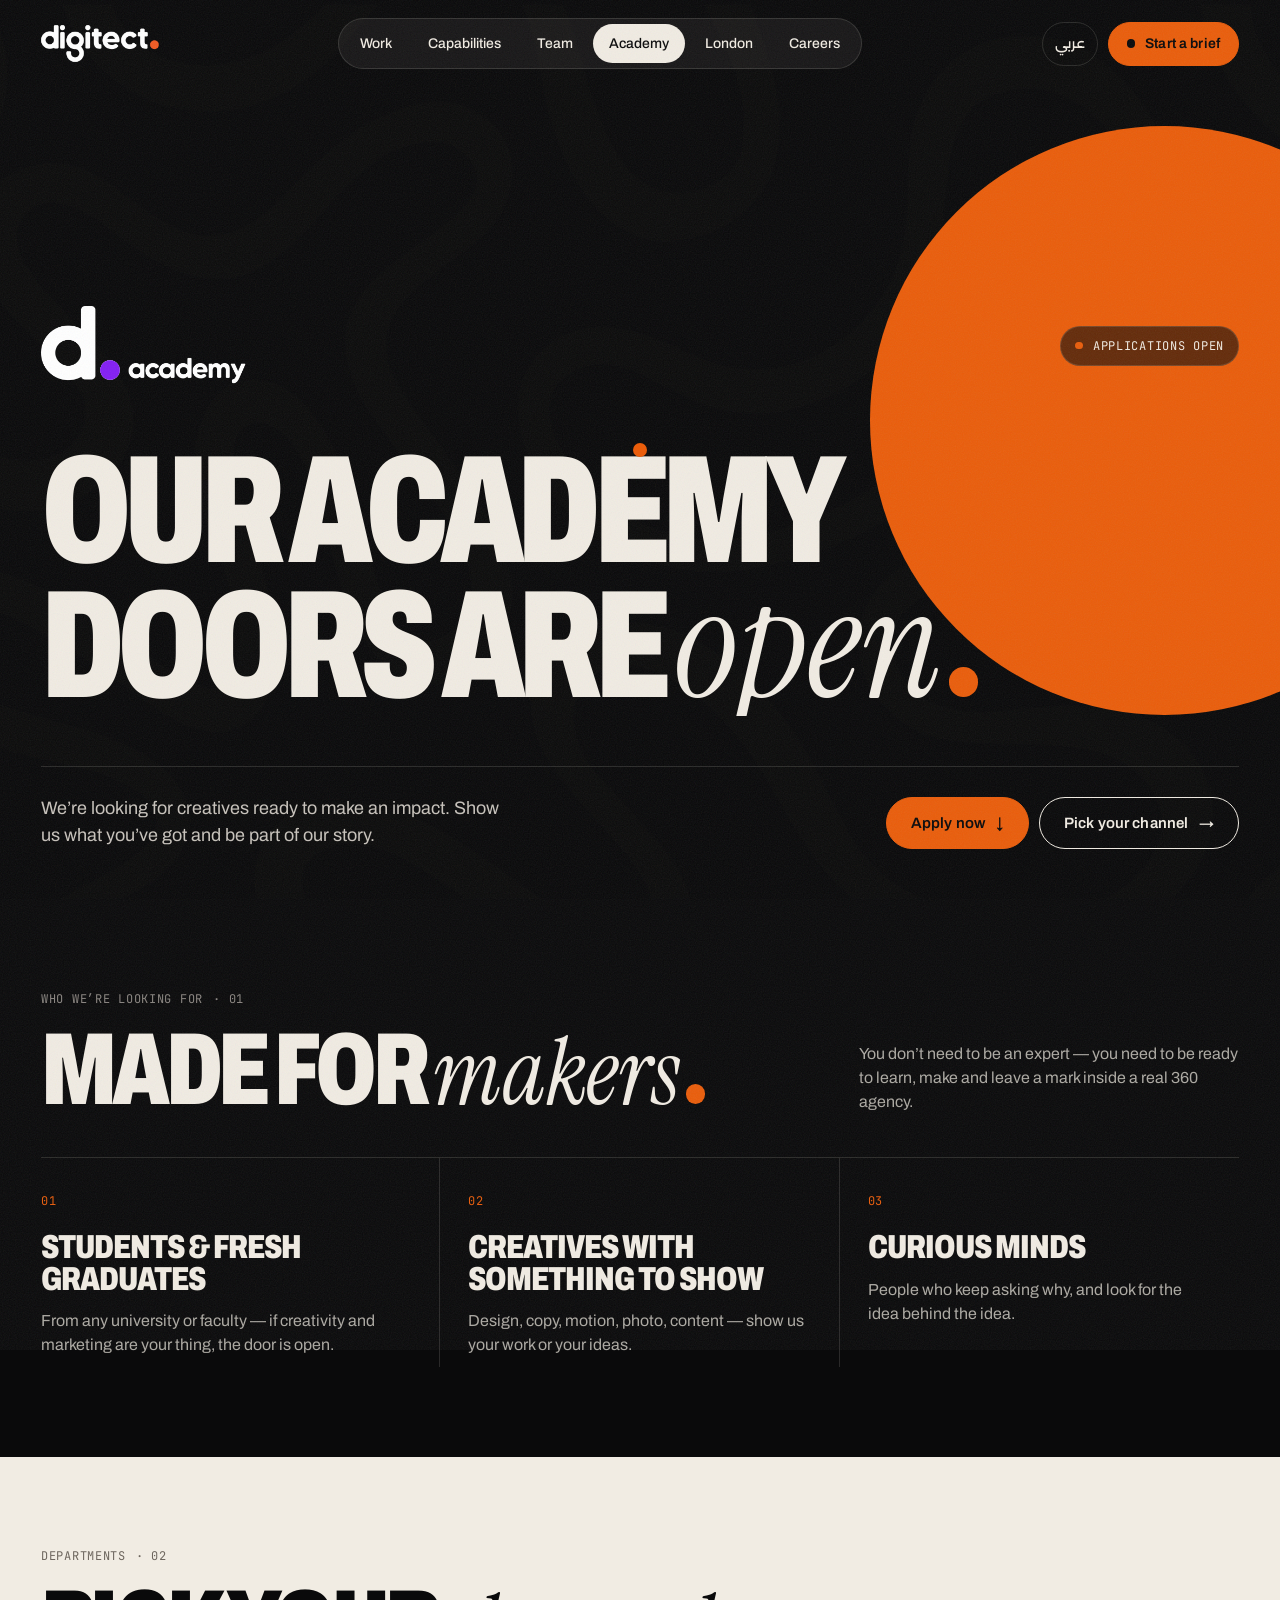
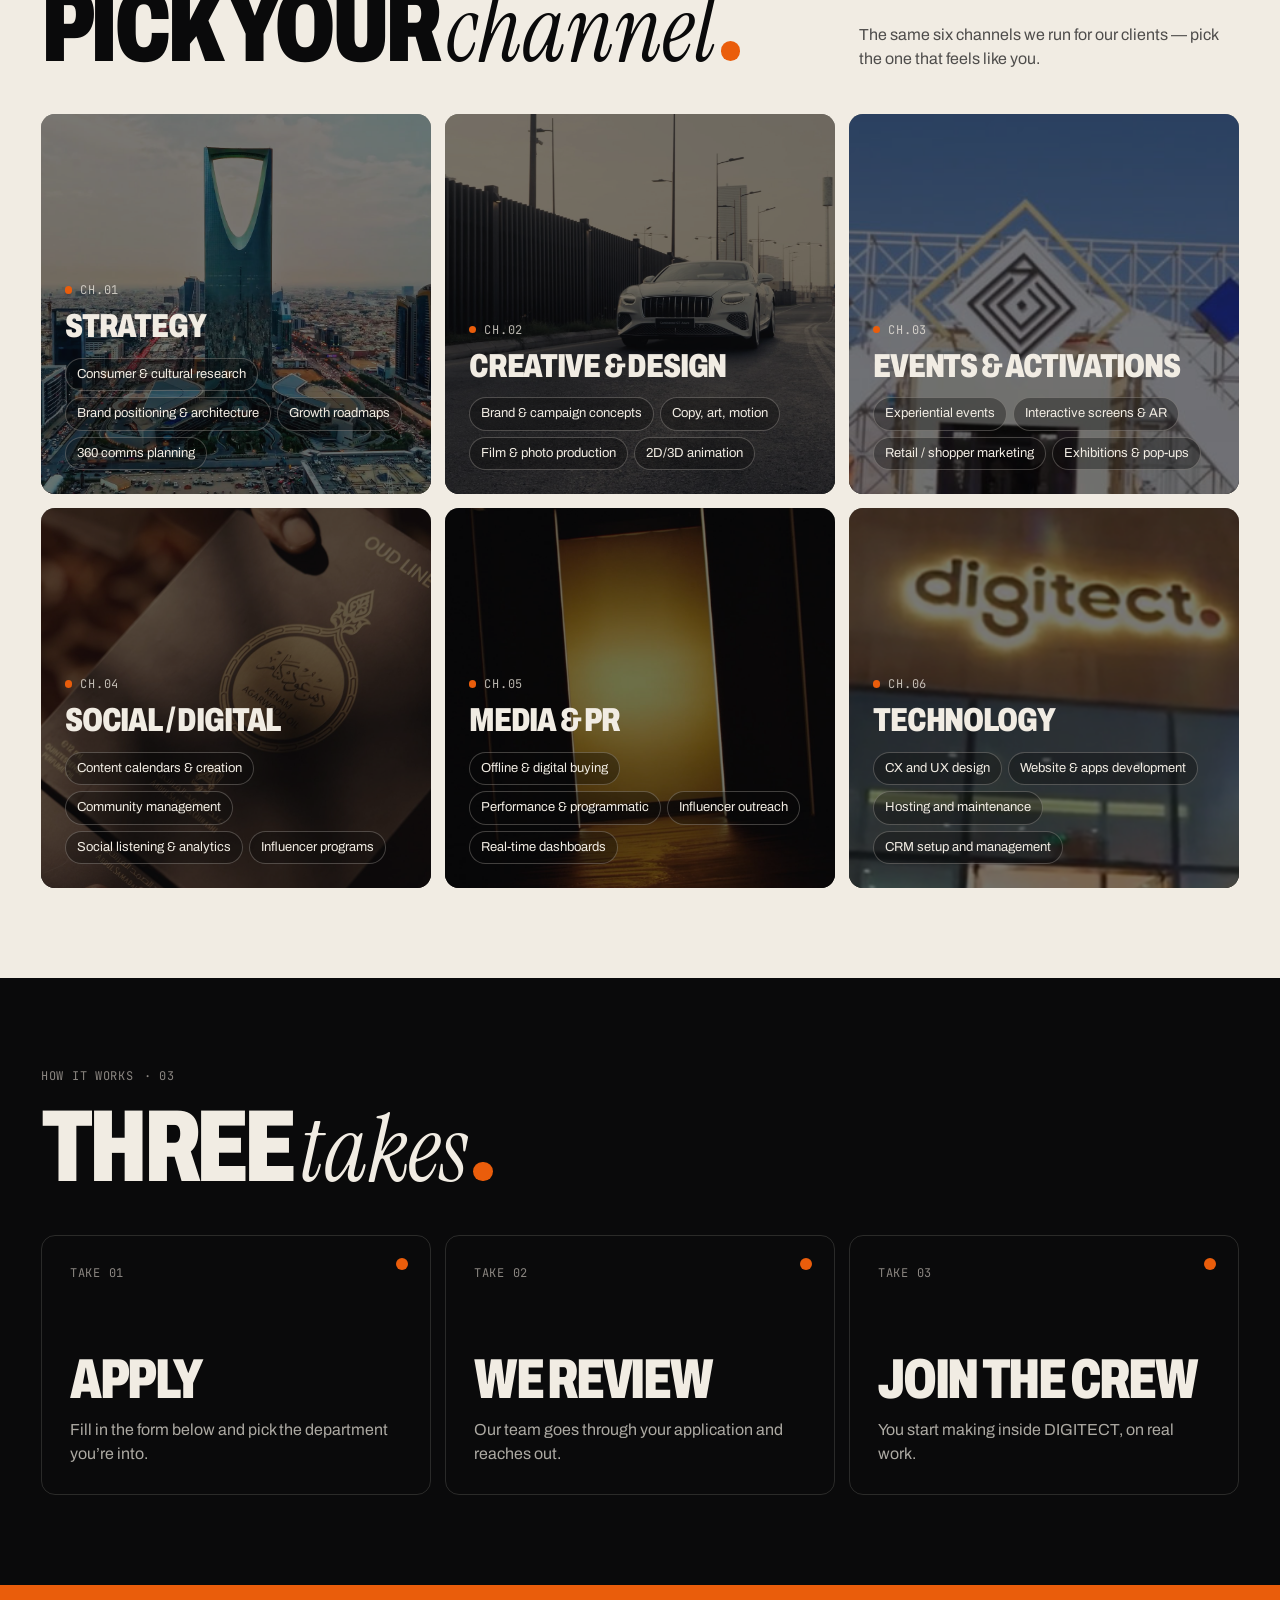
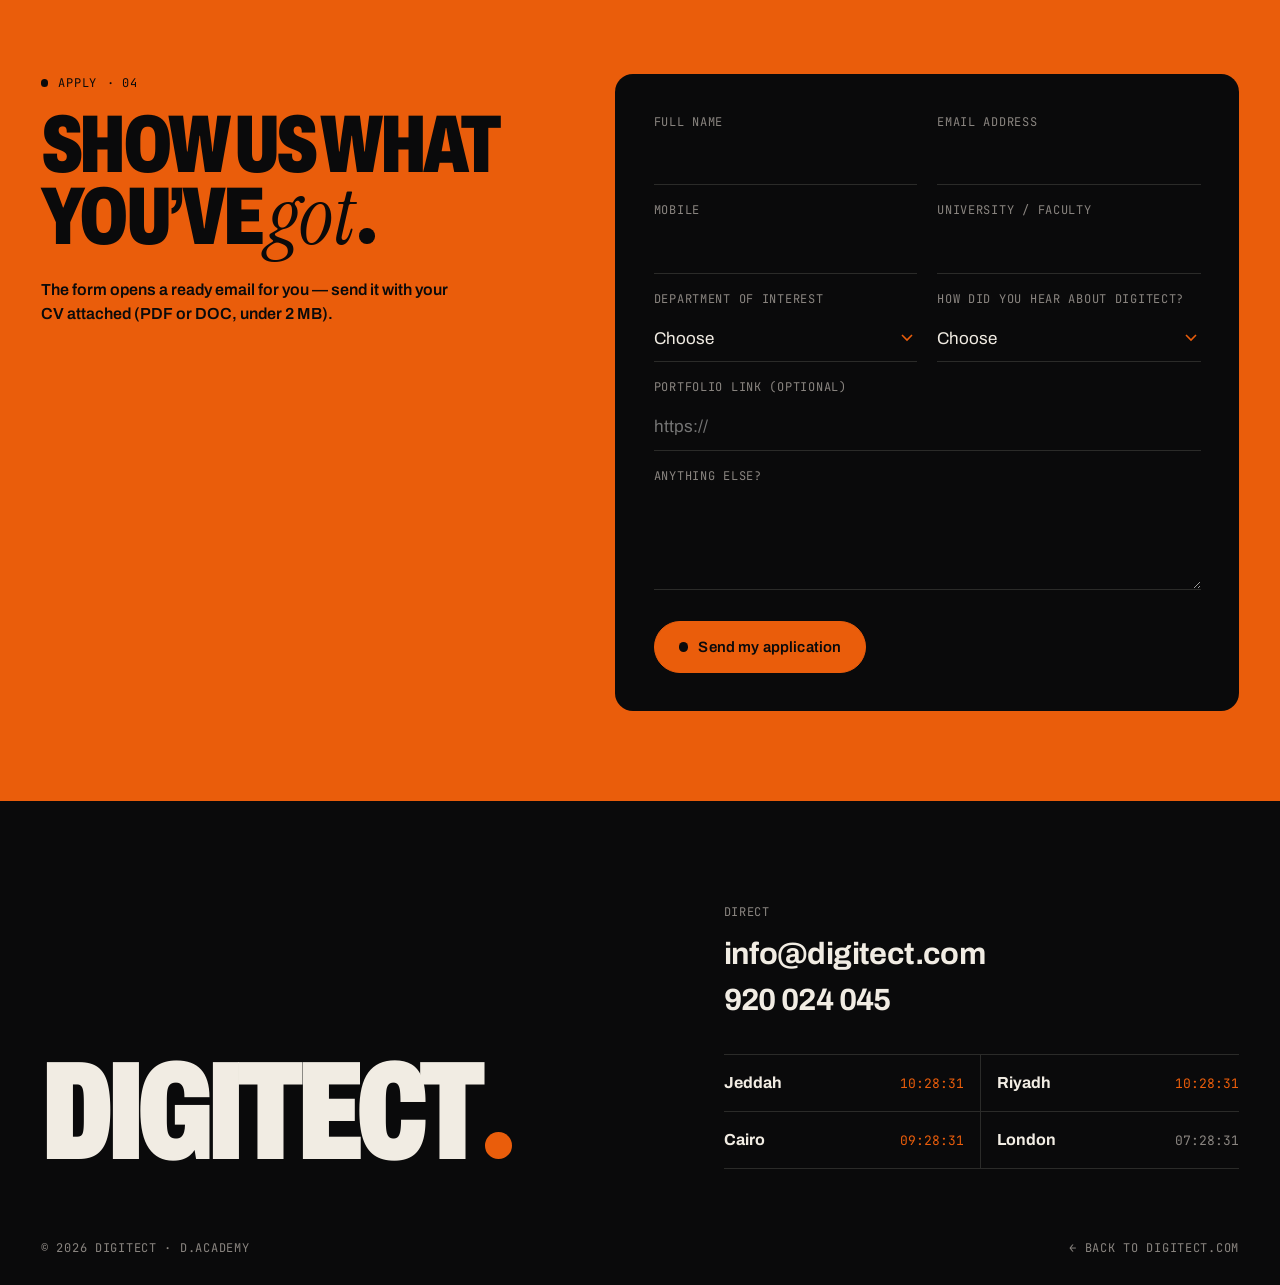
==== academy.html @ 282d5d7a "DIGITECT redesign: ON AIR concept homepage + d.academy page Bilingual EN/AR static site built from d" ====
<!doctype html>
<html lang="en" dir="ltr">
<head>
<meta charset="utf-8">
<meta name="viewport" content="width=device-width,initial-scale=1,viewport-fit=cover">
<title>d.academy — DIGITECT</title>
<meta name="description" content="d.academy by DIGITECT — our academy doors are open. We’re looking for creatives ready to make an impact. Apply now.">
<meta name="theme-color" content="#0A0A0B">
<link rel="icon" type="image/svg+xml" href="assets/favicon.svg">
<link rel="apple-touch-icon" href="assets/favicon.svg">
<link rel="preconnect" href="https://fonts.googleapis.com">
<link rel="preconnect" href="https://fonts.gstatic.com" crossorigin>
<link href="https://fonts.googleapis.com/css2?family=Archivo:wdth,wght@62..125,300..900&family=Instrument+Serif:ital@0;1&family=JetBrains+Mono:wght@400;500;600&family=Alexandria:wght@300..900&family=IBM+Plex+Sans+Arabic:wght@300;400;500;600&display=swap" rel="stylesheet">
<link rel="stylesheet" href="css/style.css?v=10">
<link rel="stylesheet" href="css/v6.css?v=10">
<link rel="stylesheet" href="css/academy.css?v=10">
<style>
  html[lang="ar"] [data-l="en"],html[lang="en"] [data-l="ar"]{display:none!important}
</style>
</head>
<body class="is-academy">

<div class="grain" aria-hidden="true"></div>
<div class="cursor" id="cursor" aria-hidden="true"><span id="cursorLabel">Apply</span></div>

<!-- HEADER -->
<header class="hdr" id="hdr">
  <a class="hdr__logo" href="index.html" aria-label="DIGITECT home"><img class="logo" src="assets/logo-light.svg" alt="digitect." width="407" height="128"></a>
  <nav class="hdr__nav" aria-label="Main">
    <a href="index.html#work" data-ar="الأعمال">Work</a>
    <a href="index.html#channels" data-ar="خدماتنا">Capabilities</a>
    <a href="index.html#team" data-ar="الفريق">Team</a>
    <a href="academy.html" class="is-on" aria-current="page" data-ar="الأكاديمية">Academy</a>
    <a href="index.html#london" data-ar="لندن">London</a>
    <a href="index.html#careers" data-ar="الوظائف">Careers</a>
  </nav>
  <div class="hdr__end">
    <button class="hdr__lang" id="langBtn" type="button" aria-label="Switch language">عربي</button>
    <a class="btn btn--dot hdr__cta" href="index.html#contact" data-brief><span class="rec" style="background:var(--ink)"></span><span data-ar="ابدأ مشروعك">Start a brief</span></a>
    <button class="hdr__burger" id="burger" type="button" aria-label="Menu"><i></i><i></i></button>
  </div>
</header>

<div class="menu" id="menu">
  <nav aria-label="Mobile">
    <a href="index.html#work" data-ar="الأعمال">Work</a>
    <a href="index.html#channels" data-ar="خدماتنا">Capabilities</a>
    <a href="index.html#team" data-ar="الفريق">Team</a>
    <a href="academy.html" data-ar="الأكاديمية">Academy</a>
    <a href="#apply" data-ar="قدّم دلوقتي">Apply now</a>
    <a href="index.html#contact" data-ar="ابدأ مشروعك">Start a brief</a>
  </nav>
  <div class="menu__foot mono"><a href="mailto:info@digitect.com">info@digitect.com</a><a href="tel:920024045">920 024 045</a></div>
</div>

<main id="top">

<!-- HERO -->
<section class="ah">
  <div class="ah__bg" aria-hidden="true"></div>
  <div class="ah__dot" aria-hidden="true"></div>
  <div class="ah__inner">
    <div class="ah__top">
      <img class="ah__logo" src="assets/academy-light.svg" alt="d.academy" width="1536" height="598">
      <span class="mono ah__live"><span class="rec"></span><span data-ar="التقديم مفتوح">Applications open</span></span>
    </div>
    <h1 class="ah__t" data-l="en">
      <span class="line"><span>Our academy</span></span>
      <span class="line"><span>doors are <span class="serif">open</span><i class="pt"></i></span></span>
    </h1>
    <h1 class="ah__t" data-l="ar">
      <span class="line"><span>أبواب أكاديميتنا</span></span>
      <span class="line"><span><span class="serif">مفتوحة</span><i class="pt"></i></span></span>
    </h1>
    <div class="ah__foot">
      <p data-ar="بندوّر على مبدعين جاهزين يسيبوا أثر. ورّينا اللي عندك وكون جزء من حكايتنا.">We’re looking for creatives ready to make an impact. Show us what you’ve got and be part of our story.</p>
      <div class="row">
        <a class="btn btn--dot" href="#apply" data-cursor="Apply"><span data-ar="قدّم دلوقتي">Apply now</span><span class="arr">↓</span></a>
        <a class="btn btn--ghost" href="#channels"><span data-ar="اختار قسمك">Pick your channel</span><span class="arr">→</span></a>
      </div>
    </div>
  </div>
</section>

<!-- WHO -->
<section class="aw">
  <div class="sh">
    <div>
      <div class="sh__k mono"><span data-ar="مين بندوّر عليه">Who we’re looking for</span> · 01</div>
      <h2 class="sh__t" data-l="en">Made for <span class="serif">makers</span><i class="pt"></i></h2>
      <h2 class="sh__t" data-l="ar">معمولة <span class="serif">للصنّاع</span><i class="pt"></i></h2>
    </div>
    <p class="sh__d" data-ar="مش محتاج تكون خبير — محتاج تكون جاهز تتعلّم وتشتغل وتسيب أثر جوه وكالة 360 حقيقية.">You don’t need to be an expert — you need to be ready to learn, make and leave a mark inside a real 360 agency.</p>
  </div>
  <div class="aw__grid">
    <article class="aw__card rv">
      <span class="aw__n mono">01</span>
      <h3 data-ar="طلاب وخريجين جُدد">Students &amp; fresh graduates</h3>
      <p data-ar="من أي جامعة أو كلية — لو عندك شغف بالإبداع والتسويق، الباب مفتوح.">From any university or faculty — if creativity and marketing are your thing, the door is open.</p>
    </article>
    <article class="aw__card rv">
      <span class="aw__n mono">02</span>
      <h3 data-ar="مبدعين عندهم حاجة يورّوها">Creatives with something to show</h3>
      <p data-ar="تصميم، كتابة، موشن، تصوير، محتوى — ورّينا شغلك أو أفكارك.">Design, copy, motion, photo, content — show us your work or your ideas.</p>
    </article>
    <article class="aw__card rv">
      <span class="aw__n mono">03</span>
      <h3 data-ar="عقول فضولية">Curious minds</h3>
      <p data-ar="ناس بتحب تسأل ليه، وبتدوّر على الفكرة اللي ورا الفكرة.">People who keep asking why, and look for the idea behind the idea.</p>
    </article>
  </div>
</section>

<!-- CHANNELS -->
<section class="ach" id="channels">
  <div class="sh">
    <div>
      <div class="sh__k mono"><span data-ar="الأقسام">Departments</span> · 02</div>
      <h2 class="sh__t" data-l="en">Pick your <span class="serif">channel</span><i class="pt"></i></h2>
      <h2 class="sh__t" data-l="ar">اختار <span class="serif">قناتك</span><i class="pt"></i></h2>
    </div>
    <p class="sh__d" data-ar="نفس القنوات الست اللي بنشتغل بيها مع عملائنا — اختار اللي يشبهك.">The same six channels we run for our clients — pick the one that feels like you.</p>
  </div>
  <div class="ach__grid" id="acChannels"></div>
</section>

<!-- STEPS -->
<section class="as">
  <div class="sh">
    <div>
      <div class="sh__k mono"><span data-ar="إزاي">How it works</span> · 03</div>
      <h2 class="sh__t" data-l="en">Three <span class="serif">takes</span><i class="pt"></i></h2>
      <h2 class="sh__t" data-l="ar">تلات <span class="serif">لقطات</span><i class="pt"></i></h2>
    </div>
  </div>
  <ol class="as__steps">
    <li class="rv"><span class="as__take mono">TAKE 01</span><h3 data-ar="قدّم">Apply</h3><p data-ar="املا الفورم تحت واختار القسم اللي يهمك.">Fill in the form below and pick the department you’re into.</p></li>
    <li class="rv"><span class="as__take mono">TAKE 02</span><h3 data-ar="بنراجع">We review</h3><p data-ar="فريقنا بيشوف طلبك ويتواصل معاك.">Our team goes through your application and reaches out.</p></li>
    <li class="rv"><span class="as__take mono">TAKE 03</span><h3 data-ar="انضم للطاقم">Join the crew</h3><p data-ar="تبدأ تشتغل جوه DIGITECT على شغل حقيقي.">You start making inside DIGITECT, on real work.</p></li>
  </ol>
</section>

<!-- APPLY -->
<section class="ap" id="apply">
  <div class="ap__grid">
    <div class="ap__intro">
      <div class="sh__k mono" style="color:var(--ink)"><span class="rec" style="background:var(--ink)"></span><span data-ar="التقديم">Apply</span> · 04</div>
      <h2 class="ap__t" data-l="en">Show us what you’ve <span class="serif">got</span><i class="pt" style="background:var(--ink)"></i></h2>
      <h2 class="ap__t" data-l="ar">ورّينا <span class="serif">اللي عندك</span><i class="pt" style="background:var(--ink)"></i></h2>
      <p data-ar="الفورم بيفتح إيميل جاهز ليك — ابعته ومعاه الـCV (PDF أو DOC، أقل من ٢ ميجا).">The form opens a ready email for you — send it with your CV attached (PDF or DOC, under 2 MB).</p>
    </div>
    <form class="acad-form" novalidate>
      <div class="brief__two">
        <label><span class="mono" data-ar="الاسم بالكامل">Full name</span><input name="name" autocomplete="name" required></label>
        <label><span class="mono" data-ar="الإيميل">Email address</span><input name="email" type="email" autocomplete="email" required></label>
      </div>
      <div class="brief__two">
        <label><span class="mono" data-ar="الموبايل">Mobile</span><input name="mobile" type="tel" autocomplete="tel" required></label>
        <label><span class="mono" data-ar="الجامعة / الكلية">University / Faculty</span><input name="university" required></label>
      </div>
      <div class="brief__two">
        <label><span class="mono" data-ar="القسم اللي يهمك">Department of interest</span>
          <select name="department" required id="acDept"><option value="" data-ar="اختار">Choose</option></select>
        </label>
        <label><span class="mono" data-ar="عرفت DIGITECT منين؟">How did you hear about Digitect?</span>
          <select name="source" required>
            <option value="" data-ar="اختار">Choose</option>
            <option value="Instagram">Instagram</option>
            <option value="LinkedIn">LinkedIn</option>
            <option value="University" data-ar="الجامعة">University</option>
            <option value="Friend" data-ar="صديق">A friend</option>
            <option value="Other" data-ar="غير كده">Other</option>
          </select>
        </label>
      </div>
      <label><span class="mono" data-ar="لينك البورتفوليو (اختياري)">Portfolio link (optional)</span><input name="portfolio" type="url" placeholder="https://" ></label>
      <label><span class="mono" data-ar="حاجة عايز تقولها؟">Anything else?</span><textarea name="note" rows="3"></textarea></label>
      <button class="btn btn--ink" type="submit" data-cursor="Apply"><span class="rec"></span><span data-ar="ابعت طلبي">Send my application</span></button>
    </form>
  </div>
</section>

<!-- FOOTER -->
<footer class="ft ft--mini" id="contact">
  <div class="ft__grid">
    <div>
      <a class="ft__big" href="index.html" data-l="en">digitect<i class="pt"></i></a>
      <a class="ft__big" href="index.html" data-l="ar">ديجيتكت<i class="pt"></i></a>
    </div>
    <div class="ft__info">
      <div>
        <span class="mono" style="color:var(--mute);display:block;margin-bottom:10px" data-ar="مباشر">Direct</span>
        <a class="big" href="mailto:info@digitect.com">info@digitect.com</a>
        <a class="big" href="tel:920024045">920 024 045</a>
      </div>
      <div class="cities" id="cities"></div>
    </div>
  </div>
  <div class="ft__base mono">
    <span>© 2026 DIGITECT · d.academy</span>
    <a href="index.html" data-ar="← الرئيسية">← Back to digitect.com</a>
  </div>
</footer>

</main>

<template id="briefTpl">
  <form class="brief" novalidate>
    <div class="brief__two">
      <label><span class="mono" data-ar="الاسم">Name</span><input name="name" autocomplete="name" required></label>
      <label><span class="mono" data-ar="الشركة">Company</span><input name="company" autocomplete="organization"></label>
    </div>
    <div class="brief__two">
      <label><span class="mono" data-ar="الإيميل">Email</span><input name="email" type="email" autocomplete="email" required></label>
      <label><span class="mono" data-ar="الموبايل">Mobile</span><input name="phone" type="tel" autocomplete="tel"></label>
    </div>
    <div>
      <span class="mono" data-ar="محتاج إيه؟">What do you need?</span>
      <div class="chips need-chips"></div>
    </div>
    <label><span class="mono" data-ar="احكيلنا عن المشروع">Tell us about it</span><textarea name="msg" rows="3"></textarea></label>
    <button class="btn btn--dot" type="submit"><span class="rec" style="background:var(--ink)"></span><span data-ar="ابعت البريف">Send the brief</span></button>
  </form>
</template>

<div class="modal" id="briefModal" role="dialog" aria-modal="true" aria-labelledby="briefTitle">
  <div class="modal__box">
    <div class="modal__head">
      <div>
        <div class="sh__k mono"><span class="rec"></span><span data-ar="بريف جديد">New brief</span></div>
        <h2 class="modal__t" id="briefTitle" data-l="en">Let’s change <span class="serif">the</span> narrative<i class="pt"></i></h2>
        <h2 class="modal__t" data-l="ar">يلا نغيّر <span class="serif">الحكاية</span><i class="pt"></i></h2>
      </div>
      <button class="modal__x" type="button" data-close aria-label="Close">✕</button>
    </div>
    <div class="brief-slot"></div>
    <p class="modal__alt mono"><span data-ar="أو كلمنا مباشرة:">Or reach us directly:</span> <a href="mailto:info@digitect.com">info@digitect.com</a> · <a href="tel:920024045">920 024 045</a></p>
  </div>
</div>

<script src="js/main.js?v=10"></script>
</body>
</html>
---- css/style.css ----
/* DIGITECT — "ON AIR." direction
   The orange dot from the logo is a REC light. The site behaves like a live broadcast. */

:root{
  --ink:#0A0A0B;
  --ink-2:#141416;
  --ink-3:#1E1E21;
  --paper:#F1ECE3;
  --paper-2:#E6DFD3;
  --dot:#EA5D0B;
  --dot-hot:#FF6A14;
  --mute:#8A8580;
  --line:rgba(241,236,227,.14);
  --line-ink:rgba(10,10,11,.14);

  --f-display:"Archivo",system-ui,sans-serif;
  --f-serif:"Instrument Serif",Georgia,serif;
  --f-mono:"JetBrains Mono",ui-monospace,monospace;
  --f-ar:"Alexandria","IBM Plex Sans Arabic",system-ui,sans-serif;
  --f-ar-body:"IBM Plex Sans Arabic","Alexandria",system-ui,sans-serif;

  --gut:clamp(16px,3.2vw,48px);
  --ease:cubic-bezier(.2,.8,.1,1);
  --ease-io:cubic-bezier(.7,0,.2,1);
}

*,*::before,*::after{box-sizing:border-box;margin:0;padding:0}
html{-webkit-text-size-adjust:100%;scroll-behavior:smooth}
body{
  background:var(--ink);color:var(--paper);
  font-family:var(--f-display);font-variation-settings:"wdth" 100;
  font-size:16px;line-height:1.5;overflow-x:hidden;
  -webkit-font-smoothing:antialiased;
}
html[lang="ar"] body{font-family:var(--f-ar-body)}
img,video,iframe{display:block;max-width:100%}
a{color:inherit;text-decoration:none}
button{font:inherit;color:inherit;background:none;border:0;cursor:pointer}
::selection{background:var(--dot);color:var(--ink)}
.sr{position:absolute;width:1px;height:1px;overflow:hidden;clip:rect(0 0 0 0)}

/* ---------- utilities ---------- */
.mono{font-family:var(--f-mono);font-size:12px;letter-spacing:.06em;text-transform:uppercase}
html[lang="ar"] .mono{font-family:var(--f-ar-body);letter-spacing:0;font-size:13px}
.serif{font-family:var(--f-serif);font-style:italic;font-weight:400;letter-spacing:0;font-variation-settings:normal}
html[lang="ar"] .serif{font-family:var(--f-ar);font-style:normal;font-weight:300}
.rec{display:inline-block;width:.62em;height:.62em;border-radius:50%;background:var(--dot);vertical-align:.04em;box-shadow:0 0 0 0 rgba(234,93,11,.6);animation:rec 1.6s infinite}
@keyframes rec{0%{box-shadow:0 0 0 0 rgba(234,93,11,.55)}70%{box-shadow:0 0 0 .7em rgba(234,93,11,0)}100%{box-shadow:0 0 0 0 rgba(234,93,11,0)}}
.dot{color:var(--dot)}
.wrap{padding-inline:var(--gut)}

.btn{
  display:inline-flex;align-items:center;gap:.7em;height:52px;padding:0 24px;border-radius:99px;
  font-family:var(--f-display);font-weight:600;font-size:15px;letter-spacing:.01em;
  border:1px solid currentColor;transition:background .35s var(--ease),color .35s var(--ease),transform .35s var(--ease);
  white-space:nowrap;
}
html[lang="ar"] .btn{font-family:var(--f-ar);font-weight:500}
.btn:hover{transform:translateY(-2px)}
.btn--dot{background:var(--dot);border-color:var(--dot);color:var(--ink)}
.btn--dot:hover{background:var(--paper);border-color:var(--paper)}
.btn--ghost:hover{background:var(--paper);color:var(--ink);border-color:var(--paper)}
.btn--ink{background:var(--ink);border-color:var(--ink);color:var(--paper)}
.btn--ink:hover{background:var(--paper);color:var(--ink);border-color:var(--paper)}
.btn .arr{transition:transform .35s var(--ease)}
.btn:hover .arr{transform:translateX(4px)}
html[dir="rtl"] .arr{transform:scaleX(-1)}
html[dir="rtl"] .btn:hover .arr{transform:scaleX(-1) translateX(4px)}

/* ---------- grain + scanlines ---------- */
.grain{position:fixed;inset:-50%;z-index:90;pointer-events:none;opacity:.08;
  background-image:url("data:image/svg+xml,%3Csvg xmlns='http://www.w3.org/2000/svg' width='200' height='200'%3E%3Cfilter id='n'%3E%3CfeTurbulence type='fractalNoise' baseFrequency='.85' numOctaves='3' stitchTiles='stitch'/%3E%3C/filter%3E%3Crect width='100%25' height='100%25' filter='url(%23n)'/%3E%3C/svg%3E");
  animation:grain 1s steps(6) infinite}
@keyframes grain{0%{transform:translate(0,0)}20%{transform:translate(-3%,2%)}40%{transform:translate(2%,-3%)}60%{transform:translate(-2%,-1%)}80%{transform:translate(3%,3%)}100%{transform:translate(0,0)}}

/* ---------- cursor ---------- */
.cursor{position:fixed;left:0;top:0;z-index:120;pointer-events:none;width:14px;height:14px;margin:-7px 0 0 -7px;border-radius:50%;
  background:var(--dot);display:grid;place-items:center;transition:width .35s var(--ease),height .35s var(--ease),margin .35s var(--ease),background .3s;mix-blend-mode:normal}
.cursor span{font-family:var(--f-mono);font-size:11px;font-weight:600;letter-spacing:.08em;color:var(--ink);opacity:0;transition:opacity .2s;text-transform:uppercase;white-space:nowrap}
.cursor.is-big{width:88px;height:88px;margin:-44px 0 0 -44px}
.cursor.is-big span{opacity:1}
.cursor.on-dot{background:var(--ink)}
.cursor.on-dot span{color:var(--paper)}
@media (hover:none),(pointer:coarse){.cursor{display:none}}
@media (hover:hover) and (pointer:fine){body.has-cursor,body.has-cursor a,body.has-cursor button{cursor:none}}

/* ---------- loader ---------- */
.loader{position:fixed;inset:0;z-index:200;background:var(--ink);display:grid;place-items:center;transition:opacity .5s .2s}
.loader__tc{font-family:var(--f-mono);font-size:13px;letter-spacing:.1em;display:flex;gap:14px;align-items:center}
.loader__fill{position:absolute;left:50%;top:50%;width:16px;height:16px;margin:-8px;border-radius:50%;background:var(--dot);transform:scale(0);transition:transform .9s var(--ease-io)}
.loader.go .loader__fill{transform:scale(260)}
.loader.done{opacity:0;pointer-events:none}
.loader__logo{position:absolute;bottom:var(--gut);left:var(--gut);height:22px;opacity:.5}

/* ---------- header ---------- */
.hdr{position:fixed;top:0;left:0;right:0;z-index:80;display:flex;align-items:center;justify-content:space-between;gap:20px;
  padding:18px var(--gut);transition:transform .5s var(--ease),background .4s}
.hdr.is-hidden{transform:translateY(-110%)}
.hdr.is-solid{background:rgba(10,10,11,.72);backdrop-filter:blur(14px);-webkit-backdrop-filter:blur(14px)}
.hdr__logo img{height:30px;width:auto}
.hdr__nav{display:flex;gap:4px;padding:5px;border-radius:99px;background:rgba(241,236,227,.06);border:1px solid var(--line)}
.hdr__nav a{padding:9px 16px;border-radius:99px;font-size:14px;font-weight:500;transition:background .3s,color .3s}
html[lang="ar"] .hdr__nav a{font-family:var(--f-ar);font-weight:400}
.hdr__nav a:hover{background:var(--paper);color:var(--ink)}
.hdr__end{display:flex;align-items:center;gap:10px}
.hdr__lang{height:44px;min-width:44px;padding:0 12px;border-radius:99px;border:1px solid var(--line);font-family:var(--f-ar);font-size:14px;transition:background .3s,color .3s}
html[lang="ar"] .hdr__lang{font-family:var(--f-display)}
.hdr__lang:hover{background:var(--paper);color:var(--ink)}
.hdr__cta{height:44px;padding:0 18px;font-size:14px}
.hdr__burger{display:none;width:44px;height:44px;border-radius:50%;border:1px solid var(--line);position:relative}
.hdr__burger i{position:absolute;left:13px;right:13px;height:1.5px;background:currentColor;transition:transform .4s var(--ease),top .4s var(--ease)}
.hdr__burger i:first-child{top:18px}.hdr__burger i:last-child{top:25px}
body.menu-open .hdr__burger i:first-child{top:21.5px;transform:rotate(45deg)}
body.menu-open .hdr__burger i:last-child{top:21.5px;transform:rotate(-45deg)}

.menu{position:fixed;inset:0;z-index:70;background:var(--dot);color:var(--ink);padding:110px var(--gut) var(--gut);display:flex;flex-direction:column;justify-content:space-between;
  clip-path:circle(0 at calc(100% - 44px) 40px);transition:clip-path .8s var(--ease-io)}
html[dir="rtl"] .menu{clip-path:circle(0 at 44px 40px)}
body.menu-open .menu{clip-path:circle(150% at calc(100% - 44px) 40px)}
html[dir="rtl"] body.menu-open .menu{clip-path:circle(150% at 44px 40px)}
.menu nav{display:flex;flex-direction:column}
.menu nav a{font-size:clamp(44px,12vw,96px);font-weight:800;line-height:1;letter-spacing:-.03em;font-variation-settings:"wdth" 75;padding:6px 0;border-bottom:1px solid var(--line-ink)}
html[lang="ar"] .menu nav a{font-family:var(--f-ar);letter-spacing:0;line-height:1.3}
.menu__foot{display:flex;justify-content:space-between;flex-wrap:wrap;gap:12px}

/* ---------- hero ---------- */
.hero{position:relative;height:100svh;min-height:640px;overflow:hidden;background:var(--ink)}
.hero__media{position:absolute;inset:0;overflow:hidden}
.hero__media img,.hero__media iframe{position:absolute;left:50%;top:50%;width:177.78vh;min-width:100%;height:56.25vw;min-height:100%;transform:translate(-50%,-50%);border:0;object-fit:cover}
.hero__media iframe{opacity:0;transition:opacity 1.2s}
.hero__media iframe.is-on{opacity:1}
.hero__shade{position:absolute;inset:0;background:
  linear-gradient(180deg,rgba(10,10,11,.55) 0%,rgba(10,10,11,0) 28%,rgba(10,10,11,0) 45%,rgba(10,10,11,.9) 100%),
  radial-gradient(ellipse at 50% 50%,transparent 40%,rgba(10,10,11,.45) 100%)}
.hero__scan{position:absolute;inset:0;pointer-events:none;opacity:.25;background:repeating-linear-gradient(0deg,rgba(0,0,0,.35) 0 1px,transparent 1px 3px)}
.hero__frame{position:absolute;inset:88px var(--gut) var(--gut);pointer-events:none}
.hero__frame i{position:absolute;width:22px;height:22px;border-color:rgba(241,236,227,.6);border-style:solid;border-width:0}
.hero__frame i:nth-child(1){top:0;left:0;border-top-width:1.5px;border-left-width:1.5px}
.hero__frame i:nth-child(2){top:0;right:0;border-top-width:1.5px;border-right-width:1.5px}
.hero__frame i:nth-child(3){bottom:0;left:0;border-bottom-width:1.5px;border-left-width:1.5px}
.hero__frame i:nth-child(4){bottom:0;right:0;border-bottom-width:1.5px;border-right-width:1.5px}
.hero__hud{position:absolute;top:108px;left:calc(var(--gut) + 34px);right:calc(var(--gut) + 34px);display:flex;justify-content:space-between;gap:12px}
.hero__hud .mono{display:flex;align-items:center;gap:10px}
.hero__body{position:absolute;left:calc(var(--gut) + 34px);right:calc(var(--gut) + 34px);bottom:calc(var(--gut) + 30px);display:grid;grid-template-columns:1fr auto;align-items:end;gap:32px}
.hero__title{font-weight:850;font-size:clamp(64px,13.6vw,232px);line-height:.82;letter-spacing:-.045em;text-transform:uppercase;font-variation-settings:"wdth" 70}
.hero__title .line{display:block;overflow:hidden;padding-bottom:.04em}
.hero__title .line>span{display:inline-block;transform:translateY(105%);transition:transform 1.1s var(--ease)}
.is-live .hero__title .line>span{transform:none}
.is-live .hero__title .line:nth-child(2)>span{transition-delay:.09s}
.hero__title .serif{text-transform:none;font-size:.86em;letter-spacing:-.02em;color:var(--paper);margin-inline-end:.08em}
html[lang="ar"] .hero__title{font-family:var(--f-ar);font-weight:800;letter-spacing:0;line-height:1.08;font-size:clamp(56px,11vw,180px);text-transform:none}
html[lang="ar"] .hero__title .serif{font-size:1em}
.hero__side{max-width:330px;display:flex;flex-direction:column;gap:22px;padding-bottom:10px}
.hero__side p{font-size:16px;line-height:1.5;color:rgba(241,236,227,.82)}
html[lang="ar"] .hero__side p{font-size:17px;line-height:1.8}
.hero__side .row{display:flex;gap:10px;flex-wrap:wrap}
.hero__tc{position:absolute;bottom:calc(var(--gut) + 8px);left:50%;transform:translateX(-50%)}

/* ---------- ticker ---------- */
.ticker{background:var(--dot);color:var(--ink);overflow:hidden;white-space:nowrap;border-block:1px solid var(--ink)}
.ticker__track{display:inline-flex;animation:tick 38s linear infinite;padding:14px 0}
.ticker__track span{font-weight:800;font-size:clamp(18px,2vw,26px);letter-spacing:-.01em;text-transform:uppercase;font-variation-settings:"wdth" 80;padding:0 24px;display:inline-flex;align-items:center;gap:24px}
html[lang="ar"] .ticker__track span{font-family:var(--f-ar);text-transform:none;letter-spacing:0}
.ticker__track span::after{content:"";width:10px;height:10px;border-radius:50%;background:var(--ink)}
@keyframes tick{to{transform:translateX(-50%)}}
html[dir="rtl"] .ticker__track{animation-name:tick-rtl}
@keyframes tick-rtl{to{transform:translateX(50%)}}

/* ---------- manifesto (orange flood) ---------- */
.mani{background:var(--dot);color:var(--ink);padding:clamp(90px,14vw,200px) var(--gut) clamp(80px,10vw,140px);position:relative;overflow:hidden}
.mani__label{display:flex;justify-content:space-between;margin-bottom:clamp(40px,6vw,80px)}
.mani__text{font-weight:800;font-size:clamp(38px,6.6vw,112px);line-height:.98;letter-spacing:-.035em;font-variation-settings:"wdth" 82;max-width:16.5em}
html[lang="ar"] .mani__text{font-family:var(--f-ar);letter-spacing:0;line-height:1.35;font-weight:700;font-size:clamp(32px,5.4vw,88px)}
.mani__text .serif{font-weight:400}
.pill{display:inline-block;vertical-align:middle;width:1.9em;height:.82em;border-radius:99px;overflow:hidden;margin:0 .08em;transform:translateY(-.06em) scale(.4);opacity:0;transition:transform .9s var(--ease),opacity .6s,width .5s var(--ease);background:var(--ink)}
.pill img{width:100%;height:100%;object-fit:cover}
.pill.in{transform:translateY(-.06em) scale(1);opacity:1}
.pill:hover{width:2.6em}
.mani__word{display:inline;opacity:.18;transition:opacity .5s}
.mani__word.lit{opacity:1}
.mani__foot{margin-top:clamp(50px,7vw,90px);display:grid;grid-template-columns:repeat(4,1fr);gap:0;border-top:1.5px solid var(--ink)}
.stat{padding:22px 20px 0 0}
.stat+.stat{border-inline-start:1.5px solid var(--ink);padding-inline-start:20px}
.stat b{display:block;font-size:clamp(48px,6vw,92px);font-weight:850;line-height:.9;letter-spacing:-.04em;font-variation-settings:"wdth" 72}
.stat span{font-size:14px;font-weight:600}
html[lang="ar"] .stat span{font-family:var(--f-ar)}

/* ---------- section heads ---------- */
.sh{display:flex;align-items:flex-end;justify-content:space-between;gap:24px;flex-wrap:wrap;margin-bottom:clamp(36px,5vw,64px)}
.sh__k{display:flex;align-items:center;gap:10px;margin-bottom:18px;color:var(--mute)}
.sh__t{font-weight:850;font-size:clamp(48px,8vw,136px);line-height:.86;letter-spacing:-.045em;text-transform:uppercase;font-variation-settings:"wdth" 70}
.sh__t .serif{text-transform:none;font-size:.9em}
html[lang="ar"] .sh__t{font-family:var(--f-ar);font-weight:800;letter-spacing:0;line-height:1.15;text-transform:none;font-size:clamp(42px,6.5vw,104px)}
.sh__d{max-width:380px;color:rgba(241,236,227,.7);font-size:16px}
html[lang="ar"] .sh__d{line-height:1.8}

/* ---------- now playing ---------- */
.np{padding-block:clamp(90px,12vw,170px) clamp(60px,8vw,110px)}
.np__grid{display:grid;grid-template-columns:minmax(0,1.45fr) minmax(0,1fr);gap:clamp(20px,3vw,48px);align-items:start}
.monitor{position:sticky;top:96px;aspect-ratio:16/10;border-radius:14px;overflow:hidden;background:var(--ink-2);border:1px solid var(--line)}
.monitor img{position:absolute;inset:0;width:100%;height:100%;object-fit:cover;transition:transform 6s linear}
.monitor:hover img{transform:scale(1.05)}
.monitor canvas{position:absolute;inset:0;width:100%;height:100%;opacity:0;pointer-events:none;mix-blend-mode:screen}
.monitor canvas.flash{animation:flash .32s steps(4)}
@keyframes flash{0%{opacity:.9}100%{opacity:0}}
.monitor__hud{position:absolute;inset:0;padding:18px;display:flex;flex-direction:column;justify-content:space-between;background:linear-gradient(180deg,rgba(10,10,11,.5),transparent 30%,transparent 60%,rgba(10,10,11,.85));pointer-events:none}
.monitor__hud .top{display:flex;justify-content:space-between}
.monitor__hud .top span{display:flex;gap:8px;align-items:center}
.monitor__hud h3{font-size:clamp(28px,3.6vw,56px);font-weight:850;line-height:.9;letter-spacing:-.035em;text-transform:uppercase;font-variation-settings:"wdth" 72}
html[lang="ar"] .monitor__hud h3{font-family:var(--f-ar);letter-spacing:0;line-height:1.2;text-transform:none}
.monitor__play{position:absolute;left:50%;top:50%;width:84px;height:84px;margin:-42px;border-radius:50%;background:var(--dot);display:grid;place-items:center;transform:scale(.85);transition:transform .4s var(--ease)}
.monitor:hover .monitor__play{transform:scale(1)}
.monitor__play svg{width:22px;height:22px;margin-inline-start:4px;fill:var(--ink)}
html[dir="rtl"] .monitor__play svg{transform:scaleX(-1);margin-inline-start:0;margin-inline-end:4px}

.playlist{list-style:none;border-top:1px solid var(--line)}
.playlist li{border-bottom:1px solid var(--line)}
.playlist button{width:100%;display:grid;grid-template-columns:44px 1fr auto;align-items:center;gap:14px;padding:18px 4px;text-align:start;transition:padding .4s var(--ease),color .3s}
.playlist .n{font-family:var(--f-mono);font-size:12px;color:var(--mute)}
.playlist .t{font-size:clamp(22px,2.2vw,34px);font-weight:750;letter-spacing:-.025em;line-height:1;font-variation-settings:"wdth" 80}
html[lang="ar"] .playlist .t{font-family:var(--f-ar);letter-spacing:0;line-height:1.3;font-weight:600}
.playlist .t small{display:block;font-family:var(--f-mono);font-size:11px;letter-spacing:.06em;color:var(--mute);font-weight:400;margin-top:8px;text-transform:uppercase}
html[lang="ar"] .playlist .t small{font-family:var(--f-ar-body);letter-spacing:0;font-size:12px}
.playlist .c{font-family:var(--f-mono);font-size:11px;letter-spacing:.06em;text-transform:uppercase;padding:6px 10px;border:1px solid var(--line);border-radius:99px;color:rgba(241,236,227,.7)}
html[lang="ar"] .playlist .c{font-family:var(--f-ar-body);letter-spacing:0}
.playlist li.on button{padding-inline-start:18px}
.playlist li.on .n{color:var(--dot)}
.playlist li.on .t{color:var(--dot)}
.playlist li.on .c{background:var(--dot);border-color:var(--dot);color:var(--ink)}

/* ---------- archive tape ---------- */
.tape{padding:clamp(40px,6vw,80px) 0 clamp(90px,12vw,160px)}
.chips{display:flex;gap:8px;flex-wrap:wrap}
.chip{height:40px;padding:0 16px;border-radius:99px;border:1px solid var(--line);font-family:var(--f-mono);font-size:12px;letter-spacing:.06em;text-transform:uppercase;transition:background .3s,color .3s,border-color .3s;display:inline-flex;align-items:center;gap:8px}
html[lang="ar"] .chip{font-family:var(--f-ar-body);letter-spacing:0;font-size:14px}
.chip sup{font-size:10px;opacity:.6}
.chip:hover{border-color:var(--paper)}
.chip.on{background:var(--paper);color:var(--ink);border-color:var(--paper)}
.tape__rail{display:grid;grid-auto-flow:column;grid-auto-columns:clamp(220px,24vw,360px);grid-template-rows:repeat(2,auto);gap:14px;overflow-x:auto;padding:28px var(--gut) 20px;scroll-snap-type:x proximity;scrollbar-width:none;cursor:grab}
.tape__rail::-webkit-scrollbar{display:none}
.tape__rail.drag{cursor:grabbing;scroll-snap-type:none}
.clip{position:relative;aspect-ratio:16/10;border-radius:10px;overflow:hidden;background:var(--ink-3);scroll-snap-align:start;animation:clipIn .6s var(--ease) both}
@keyframes clipIn{from{opacity:0;transform:translateY(14px)}}
.clip img{width:100%;height:100%;object-fit:cover;transition:transform .8s var(--ease),filter .5s;filter:saturate(.85)}
.clip:hover img{transform:scale(1.06);filter:saturate(1.1)}
.clip::after{content:"";position:absolute;inset:0;background:linear-gradient(180deg,transparent 55%,rgba(10,10,11,.75))}
.clip span{position:absolute;left:12px;bottom:10px;z-index:1;font-family:var(--f-mono);font-size:11px;letter-spacing:.06em;text-transform:uppercase;display:flex;align-items:center;gap:7px}
html[dir="rtl"] .clip span{left:auto;right:12px}
.clip span::before{content:"";width:7px;height:7px;border-radius:50%;background:var(--dot)}
.tape__hint{display:flex;justify-content:space-between;gap:16px;color:var(--mute)}
.tape__bar{height:2px;background:var(--line);margin-top:12px;position:relative;overflow:hidden;border-radius:2px}
.tape__bar i{position:absolute;inset:0 auto 0 0;width:20%;background:var(--dot);border-radius:2px}
html[dir="rtl"] .tape__bar i{inset:0 0 0 auto}

/* ---------- channels (light) ---------- */
.ch{background:var(--paper);color:var(--ink);padding:clamp(90px,12vw,170px) var(--gut)}
.ch .sh__k{color:#6d665e}
.ch .sh__d{color:rgba(10,10,11,.7)}
.tv{display:grid;grid-template-columns:minmax(0,.9fr) minmax(0,1.3fr);gap:clamp(20px,3vw,48px)}
.tv__list{list-style:none;border-top:1.5px solid var(--ink)}
.tv__list li{border-bottom:1.5px solid var(--ink)}
.tv__list button{width:100%;display:flex;align-items:baseline;gap:18px;padding:16px 0;text-align:start}
.tv__list .num{font-family:var(--f-mono);font-size:12px;width:52px;flex:none}
.tv__list .nm{font-size:clamp(26px,3.2vw,50px);font-weight:850;text-transform:uppercase;letter-spacing:-.035em;line-height:1;font-variation-settings:"wdth" 74;transition:color .3s,transform .45s var(--ease)}
html[lang="ar"] .tv__list .nm{font-family:var(--f-ar);letter-spacing:0;text-transform:none;line-height:1.35;font-weight:700}
.tv__list button:hover .nm{transform:translateX(10px)}
html[dir="rtl"] .tv__list button:hover .nm{transform:translateX(-10px)}
.tv__list li.on .nm{color:var(--dot)}
.tv__list li.on .num::before{content:"● ";color:var(--dot)}
.tv__screen{position:relative;border-radius:16px;overflow:hidden;background:var(--ink);color:var(--paper);min-height:520px;display:flex;flex-direction:column;justify-content:flex-end}
.tv__screen>img{position:absolute;inset:0;width:100%;height:100%;object-fit:cover;opacity:.5;transition:opacity .4s}
.tv__screen canvas{position:absolute;inset:0;width:100%;height:100%;opacity:0;mix-blend-mode:screen;pointer-events:none}
.tv__screen canvas.flash{animation:flash .32s steps(4)}
.tv__screen::before{content:"";position:absolute;inset:0;z-index:1;background:linear-gradient(180deg,rgba(10,10,11,.25),rgba(10,10,11,.92))}
.tv__screen .hud{position:absolute;top:18px;left:20px;right:20px;z-index:2;display:flex;justify-content:space-between}
.tv__screen .hud span{display:flex;gap:8px;align-items:center}
.tv__body{position:relative;z-index:2;padding:clamp(22px,3vw,40px)}
.tv__body h3{font-size:clamp(36px,5vw,80px);font-weight:850;text-transform:uppercase;letter-spacing:-.04em;line-height:.9;font-variation-settings:"wdth" 72;margin-bottom:22px}
html[lang="ar"] .tv__body h3{font-family:var(--f-ar);letter-spacing:0;text-transform:none;line-height:1.2}
.tv__body ul{list-style:none;display:flex;flex-wrap:wrap;gap:8px}
.tv__body li{padding:9px 14px;border-radius:99px;border:1px solid rgba(241,236,227,.3);font-size:14px;background:rgba(10,10,11,.35);backdrop-filter:blur(6px)}
html[lang="ar"] .tv__body li{font-family:var(--f-ar-body)}

/* ---------- london partnership ---------- */
.ldn{padding:clamp(90px,12vw,170px) var(--gut);position:relative;overflow:hidden}
.ldn__grid{display:grid;grid-template-columns:minmax(0,1fr) minmax(0,1.1fr);gap:clamp(24px,4vw,64px);align-items:center}
.ldn__t{font-weight:850;font-size:clamp(46px,6.8vw,116px);line-height:.88;letter-spacing:-.045em;text-transform:uppercase;font-variation-settings:"wdth" 70;margin:18px 0 26px}
.ldn__t .serif{text-transform:none}
html[lang="ar"] .ldn__t{font-family:var(--f-ar);letter-spacing:0;line-height:1.2;text-transform:none;font-size:clamp(40px,5.6vw,92px)}
.ldn p{color:rgba(241,236,227,.72);max-width:520px}
html[lang="ar"] .ldn p{line-height:1.85}
.ldn__pts{list-style:none;margin:30px 0;display:grid;grid-template-columns:1fr 1fr;gap:0;border-top:1px solid var(--line)}
.ldn__pts li{padding:16px 16px 16px 0;border-bottom:1px solid var(--line);font-size:15px;display:flex;gap:12px}
html[lang="ar"] .ldn__pts li{font-family:var(--f-ar-body)}
.ldn__pts li:nth-child(odd){border-inline-end:1px solid var(--line)}
.ldn__pts li:nth-child(even){padding-inline-start:16px}
.ldn__pts b{font-family:var(--f-mono);font-size:11px;color:var(--dot);font-weight:500;padding-top:3px}
.ldn__vid{position:relative;border-radius:14px;overflow:hidden;aspect-ratio:16/10;background:var(--ink-2);border:1px solid var(--line)}
.ldn__vid video{width:100%;height:100%;object-fit:cover}
.ldn__vid .badge{position:absolute;top:16px;left:16px;display:flex;gap:8px;align-items:center;background:rgba(10,10,11,.65);backdrop-filter:blur(8px);padding:8px 12px;border-radius:99px}
.ldn__vid button{position:absolute;inset:0;display:grid;place-items:center}
.ldn__vid button i{width:84px;height:84px;border-radius:50%;background:var(--dot);display:grid;place-items:center;transition:transform .4s var(--ease)}
.ldn__vid button:hover i{transform:scale(1.08)}
.ldn__vid button svg{width:22px;fill:var(--ink);margin-inline-start:4px}
.ldn__vid.playing button{opacity:0;pointer-events:none}
.ldn__x{position:absolute;right:-.05em;bottom:-.22em;font-weight:900;font-size:clamp(160px,30vw,520px);line-height:1;letter-spacing:-.06em;color:transparent;-webkit-text-stroke:1px rgba(241,236,227,.07);pointer-events:none;font-variation-settings:"wdth" 62}

/* ---------- clients ---------- */
.cl{padding:clamp(60px,8vw,110px) 0;border-top:1px solid var(--line)}
.cl__head{display:flex;justify-content:space-between;gap:16px;flex-wrap:wrap;margin-bottom:34px}
.cl__head h2{font-size:clamp(26px,3vw,44px);font-weight:750;letter-spacing:-.03em;line-height:1;font-variation-settings:"wdth" 80}
html[lang="ar"] .cl__head h2{font-family:var(--f-ar);letter-spacing:0;line-height:1.3}
.cl__row{overflow:hidden;padding:14px 0;-webkit-mask:linear-gradient(90deg,transparent,#000 10%,#000 90%,transparent);mask:linear-gradient(90deg,transparent,#000 10%,#000 90%,transparent)}
.cl__track{display:flex;width:max-content;gap:70px;animation:tick 60s linear infinite}
.cl__row:nth-child(odd) .cl__track{animation-direction:reverse}
.cl__track img{height:clamp(32px,3.4vw,52px);width:auto;opacity:.75;transition:opacity .3s}
.cl__track img:hover{opacity:1}
.awards{display:flex;gap:12px;flex-wrap:wrap;align-items:center;margin-top:44px}
.awards img{height:56px;width:auto;border-radius:8px}

/* ---------- leaders ---------- */
.ld{padding:clamp(90px,12vw,170px) var(--gut);background:var(--ink-2)}
.ld__grid{display:grid;grid-template-columns:repeat(3,1fr);gap:clamp(12px,1.6vw,22px)}
.card{position:relative}
.card__img{position:relative;aspect-ratio:3/4;border-radius:12px;overflow:hidden;background:var(--ink-3)}
.card__img img{width:100%;height:100%;object-fit:cover;object-position:top;filter:grayscale(1) contrast(1.05);transition:filter .6s,transform 1s var(--ease)}
.card:hover .card__img img{filter:none;transform:scale(1.03)}
.card__img .rec-tag{position:absolute;top:14px;left:14px;display:flex;align-items:center;gap:8px;padding:7px 11px;border-radius:99px;background:rgba(10,10,11,.6);backdrop-filter:blur(8px);opacity:0;transform:translateY(-6px);transition:.4s var(--ease)}
.card:hover .rec-tag{opacity:1;transform:none}
.card__meta{display:flex;justify-content:space-between;align-items:baseline;gap:12px;padding:18px 2px 0}
.card__meta h3{font-size:clamp(20px,2vw,30px);font-weight:800;letter-spacing:-.03em;text-transform:uppercase;line-height:1;font-variation-settings:"wdth" 78}
html[lang="ar"] .card__meta h3{font-family:var(--f-ar);letter-spacing:0;text-transform:none;line-height:1.35;font-weight:700}
.card__meta span{color:var(--mute)}

/* ---------- careers ---------- */
.car{background:var(--dot);color:var(--ink);padding:clamp(80px,10vw,150px) var(--gut);position:relative;overflow:hidden}
.car__t{font-weight:850;font-size:clamp(52px,10vw,172px);line-height:.84;letter-spacing:-.05em;text-transform:uppercase;font-variation-settings:"wdth" 68}
.car__t .serif{text-transform:none}
html[lang="ar"] .car__t{font-family:var(--f-ar);letter-spacing:0;line-height:1.2;text-transform:none;font-size:clamp(46px,8vw,136px)}
.car__row{display:flex;justify-content:space-between;align-items:flex-end;gap:24px;flex-wrap:wrap;margin-top:40px}
.car__row p{max-width:420px;font-weight:600;font-size:18px}
html[lang="ar"] .car__row p{font-family:var(--f-ar)}
.car__dot{position:absolute;width:clamp(180px,26vw,420px);aspect-ratio:1;border-radius:50%;background:var(--ink);right:-6vw;top:-8vw;opacity:.08}

/* ---------- contact / footer ---------- */
.ft{padding:clamp(90px,12vw,170px) var(--gut) 28px}
.ft__big{display:block;font-weight:900;font-size:clamp(84px,19vw,340px);line-height:.8;letter-spacing:-.06em;text-transform:uppercase;font-variation-settings:"wdth" 64;transition:color .4s}
.ft__big:hover{color:var(--dot)}
.ft__big .dot{display:inline-block;transition:transform .6s var(--ease)}
.ft__big:hover .dot{transform:scale(1.4)}
html[lang="ar"] .ft__big{font-family:var(--f-ar);letter-spacing:0;line-height:1.1;text-transform:none;font-size:clamp(72px,15vw,260px)}
.ft__grid{display:grid;grid-template-columns:1.2fr 1fr;gap:clamp(30px,5vw,80px);margin-top:clamp(50px,7vw,90px);padding-top:40px;border-top:1px solid var(--line)}
.brief{display:grid;gap:14px}
.brief label{display:block}
.brief .mono{color:var(--mute);display:block;margin-bottom:8px}
.brief input,.brief textarea{width:100%;background:transparent;border:0;border-bottom:1px solid var(--line);color:var(--paper);font:inherit;font-size:18px;padding:10px 0;outline:none;transition:border-color .3s;border-radius:0}
html[lang="ar"] .brief input,html[lang="ar"] .brief textarea{font-family:var(--f-ar-body)}
.brief input:focus,.brief textarea:focus{border-color:var(--dot)}
.brief textarea{resize:vertical;min-height:84px}
.brief__two{display:grid;grid-template-columns:1fr 1fr;gap:20px}
.brief .chips{margin-top:2px}
.brief .chip[aria-pressed="true"]{background:var(--dot);border-color:var(--dot);color:var(--ink)}
.brief button[type=submit]{justify-self:start;margin-top:10px}
.ft__info{display:grid;gap:30px;align-content:start}
.ft__info a.big{font-size:clamp(22px,2.4vw,34px);font-weight:700;letter-spacing:-.02em;display:block;transition:color .3s}
.ft__info a.big:hover{color:var(--dot)}
.cities{display:grid;grid-template-columns:repeat(2,1fr);gap:0;border-top:1px solid var(--line)}
.city{padding:16px 0;border-bottom:1px solid var(--line);display:flex;justify-content:space-between;align-items:baseline;gap:10px}
.city:nth-child(odd){border-inline-end:1px solid var(--line);padding-inline-end:16px}
.city:nth-child(even){padding-inline-start:16px}
.city b{font-weight:700;font-size:16px}
html[lang="ar"] .city b{font-family:var(--f-ar)}
.city time{font-family:var(--f-mono);font-size:13px;color:var(--mute)}
.city.live time{color:var(--dot)}
.socials{display:flex;gap:8px;flex-wrap:wrap}
.socials a{height:44px;padding:0 16px;border-radius:99px;border:1px solid var(--line);display:inline-flex;align-items:center;font-size:14px;transition:.3s}
.socials a:hover{background:var(--paper);color:var(--ink)}
.ft__base{display:flex;justify-content:space-between;gap:16px;flex-wrap:wrap;margin-top:70px;color:var(--mute)}

/* ---------- lightbox ---------- */
.lb{position:fixed;inset:0;z-index:150;background:rgba(10,10,11,.94);display:grid;place-items:center;padding:var(--gut);opacity:0;pointer-events:none;transition:opacity .4s}
.lb.open{opacity:1;pointer-events:auto}
.lb__box{width:min(1200px,100%);aspect-ratio:16/9;border-radius:12px;overflow:hidden;background:#000;transform:scale(.94);transition:transform .5s var(--ease)}
.lb.open .lb__box{transform:none}
.lb__box iframe{width:100%;height:100%;border:0}
.lb__x{position:absolute;top:20px;right:var(--gut);height:48px;padding:0 18px;border-radius:99px;background:var(--paper);color:var(--ink);font-weight:600;display:flex;align-items:center;gap:8px}
html[dir="rtl"] .lb__x{right:auto;left:var(--gut)}
.lb__hud{position:absolute;top:32px;left:var(--gut);display:flex;gap:10px;align-items:center}
html[dir="rtl"] .lb__hud{left:auto;right:var(--gut)}

/* ---------- reveal ---------- */
.rv{opacity:0;transform:translateY(34px);transition:opacity 1s var(--ease),transform 1s var(--ease)}
.rv.in{opacity:1;transform:none}

/* ---------- responsive ---------- */
@media (max-width:1100px){
  .hdr__nav{display:none}
  .hdr__burger{display:block}
  .np__grid,.tv,.ldn__grid,.ft__grid{grid-template-columns:1fr}
  .monitor{position:relative;top:0}
  .tv__screen{min-height:440px}
}
@media (max-width:760px){
  .hdr{padding-block:14px}
  .hdr__cta{display:none}
  .hero__frame{inset:76px 12px 12px}
  .hero__hud{top:92px;left:28px;right:28px}
  .hero__hud .hide-m{display:none}
  .hero__body{grid-template-columns:1fr;left:28px;right:28px;bottom:40px;gap:22px}
  .hero__tc{display:none}
  .hero__side{max-width:none}
  .mani__foot{grid-template-columns:1fr 1fr}
  .stat:nth-child(3){border-inline-start:0;padding-inline-start:0}
  .stat:nth-child(n+3){border-top:1.5px solid var(--ink);margin-top:22px}
  .ldn__pts{grid-template-columns:1fr}
  .ldn__pts li:nth-child(odd){border-inline-end:0}
  .ldn__pts li:nth-child(even){padding-inline-start:0}
  .ld__grid{grid-template-columns:1fr 1fr}
  .ld__grid .card:last-child{grid-column:span 2}
  .ld__grid .card:last-child .card__img{aspect-ratio:4/3}
  .brief__two{grid-template-columns:1fr}
  .cities{grid-template-columns:1fr}
  .city:nth-child(odd){border-inline-end:0;padding-inline-end:0}
  .city:nth-child(even){padding-inline-start:0}
  .playlist button{grid-template-columns:34px 1fr}
  .playlist .c{display:none}
  .tv__screen{min-height:400px}
}
@media (prefers-reduced-motion:reduce){
  *,*::before,*::after{animation-duration:.01ms!important;animation-iteration-count:1!important;transition-duration:.01ms!important}
  .grain{display:none}
}

/* the dot — a real circle, never a square period */
.pt{display:inline-block;width:.19em;height:.19em;border-radius:50%;background:var(--dot);margin-inline-start:.05em;vertical-align:baseline;transition:transform .6s var(--ease)}
.ft__big:hover .pt{transform:scale(1.5)}
.ft__big:hover{color:var(--paper)}
.ft__big:hover .pt{background:var(--dot)}
/* showreel is letterboxed inside 16:9 — scale past the bars */
.hero__media iframe{transform:translate(-50%,-50%) scale(1.36)}
.hdr__logo img{height:38px}
.loader__logo{height:30px}
/* logo file is black-on-transparent: invert + hue-rotate keeps the dot orange on dark */
.hdr__logo img,.loader__logo{filter:invert(1) hue-rotate(180deg) saturate(1.2)}
.hdr__logo img{height:60px;width:auto;margin:-14px -10px}
.loader__logo{height:56px;opacity:.6}
.nw{white-space:nowrap}
.hero__title{font-size:clamp(60px,11.2vw,196px)}
@media (min-width:761px){.hero__body{grid-template-columns:minmax(0,1fr) minmax(240px,320px)}}
.tape__rail{scroll-padding-inline:var(--gut)}
@media (max-width:760px){
  .monitor__play{width:60px;height:60px;margin:-30px;top:42%}
  .monitor__hud h3{font-size:24px}
}
---- css/v6.css ----
/* DIGITECT — v6 sections: episodes, founder, london, team, academy, brief popup */

/* logo: tight-cropped SVG, ratio locked (407:128), never stretched */
.logo{display:block;height:auto;aspect-ratio:407/128;object-fit:contain;filter:none!important}
.hdr__logo img{width:118px;height:auto;margin:0}
.loader__logo{width:120px;height:auto;opacity:.55}
@media (max-width:760px){.hdr__logo img{width:100px}}

/* clients: slower, pause on hover */
.cl__track{animation-duration:150s}
.cl__row:hover .cl__track{animation-play-state:paused}

/* manifesto: words only */
.mani__text{max-width:15em}

/* ---------- EPISODES (horizontal accordion) ---------- */
.ep{padding-block:clamp(90px,12vw,170px) clamp(40px,5vw,70px)}
.ep__strip{display:flex;gap:10px;height:clamp(460px,72vh,720px);padding-inline:var(--gut)}
.epi{position:relative;flex:1 1 0;min-width:0;border-radius:14px;overflow:hidden;background:var(--ink-3);text-align:start;
  transition:flex-grow .8s var(--ease);isolation:isolate}
.epi.on{flex-grow:5.2}
.epi img{position:absolute;inset:0;width:100%;height:100%;object-fit:cover;transform:scale(1.08);transition:transform 1.2s var(--ease),filter .6s;filter:grayscale(.85) brightness(.55)}
.epi.on img{transform:scale(1);filter:none}
.epi::after{content:"";position:absolute;inset:0;background:linear-gradient(180deg,rgba(10,10,11,.15) 0%,transparent 35%,rgba(10,10,11,.9) 100%);z-index:1}
.epi__n{position:absolute;top:18px;left:18px;z-index:2;display:flex;align-items:center;gap:8px}
html[dir="rtl"] .epi__n{left:auto;right:18px}
.epi__v{position:absolute;bottom:22px;left:50%;z-index:2;writing-mode:vertical-rl;transform:translateX(-50%) rotate(180deg);
  font-weight:850;font-size:22px;letter-spacing:-.01em;text-transform:uppercase;font-variation-settings:"wdth" 75;white-space:nowrap;transition:opacity .4s}
html[lang="ar"] .epi__v{font-family:var(--f-ar);text-transform:none;letter-spacing:0;transform:translateX(-50%)}
.epi.on .epi__v{opacity:0}
.epi__body{position:absolute;left:0;right:0;bottom:0;z-index:2;padding:clamp(20px,2.4vw,36px);display:flex;align-items:flex-end;justify-content:space-between;gap:20px;
  opacity:0;transform:translateY(20px);transition:opacity .4s,transform .6s var(--ease)}
.epi.on .epi__body{opacity:1;transform:none;transition-delay:.25s}
.epi__body h3{font-size:clamp(32px,4.4vw,76px);font-weight:850;line-height:.88;letter-spacing:-.04em;text-transform:uppercase;font-variation-settings:"wdth" 70;margin-top:10px}
html[lang="ar"] .epi__body h3{font-family:var(--f-ar);letter-spacing:0;line-height:1.2;text-transform:none}
.epi__body .mono{color:rgba(241,236,227,.75)}
.epi__play{flex:none;width:76px;height:76px;border-radius:50%;background:var(--dot);display:grid;place-items:center;transition:transform .4s var(--ease)}
.epi__play svg{width:20px;fill:var(--ink);margin-inline-start:4px}
html[dir="rtl"] .epi__play svg{transform:scaleX(-1);margin-inline-start:0;margin-inline-end:4px}
.epi:hover .epi__play{transform:scale(1.08)}
@media (max-width:900px){
  .ep__strip{flex-direction:column;height:auto;gap:12px}
  .epi{flex:none;aspect-ratio:4/3}
  .epi.on{flex-grow:0}
  .epi img{transform:none;filter:none}
  .epi__v{display:none}
  .epi__body{opacity:1;transform:none}
  .epi__body h3{font-size:34px}
  .epi__play{width:56px;height:56px}
}

/* ---------- FOUNDER (the interview) ---------- */
.fd{position:relative;display:grid;grid-template-columns:minmax(0,1fr) minmax(0,1.1fr);align-items:end;gap:clamp(20px,4vw,64px);
  background:var(--dot) url("../assets/misc/22WhatsApp-Image-2025-07-28-at-12.25.jpg") center/cover;color:var(--ink);
  padding:clamp(80px,9vw,130px) var(--gut) 0;overflow:hidden;min-height:min(100vh,920px)}
.fd__media{position:relative;align-self:end;z-index:1}
.fd__img{width:100%;max-width:640px;height:auto;display:block;margin-inline:auto;filter:drop-shadow(0 30px 60px rgba(10,10,11,.25))}
.fd__lower{position:absolute;left:0;right:0;bottom:clamp(24px,4vw,56px);display:flex;align-items:stretch;max-width:560px;margin-inline:auto;box-shadow:0 20px 50px rgba(10,10,11,.35)}
.fd__live{background:var(--dot);color:var(--ink);display:flex;align-items:center;gap:8px;padding:0 14px;font-weight:600}
.fd__live .rec{background:var(--ink)}
.fd__name{flex:1;background:var(--ink);color:var(--paper);padding:14px 18px;display:flex;flex-direction:column;gap:4px}
.fd__name b{font-size:clamp(20px,2vw,28px);font-weight:850;text-transform:uppercase;letter-spacing:-.02em;line-height:1;font-variation-settings:"wdth" 78}
html[lang="ar"] .fd__name b{font-family:var(--f-ar);text-transform:none;letter-spacing:0;line-height:1.3}
.fd__name .mono{color:var(--mute)}
.fd__tc{background:var(--paper);color:var(--ink);display:flex;align-items:center;padding:0 14px}
.fd__body{position:relative;z-index:1;padding-bottom:clamp(80px,9vw,130px);align-self:center}
.fd__q{font-weight:800;font-size:clamp(30px,3.9vw,64px);line-height:1.02;letter-spacing:-.03em;font-variation-settings:"wdth" 80;margin:6px 0 32px;quotes:none}
html[lang="ar"] .fd__q{font-family:var(--f-ar);letter-spacing:0;line-height:1.45;font-weight:700;font-size:clamp(28px,3.2vw,52px)}
.fd__q .serif{font-weight:400}
.fd__q .mani__word{opacity:.22}
.fd__q .mani__word.lit{opacity:1}
.fd__bio{max-width:520px;font-size:17px;font-weight:500;line-height:1.55;padding-top:22px;border-top:1.5px solid var(--ink)}
html[lang="ar"] .fd__bio{font-family:var(--f-ar);line-height:1.9;font-weight:400}
@media (max-width:900px){
  .fd{grid-template-columns:1fr;padding-top:90px}
  .fd__body{order:-1;padding-bottom:30px}
  .fd__img{max-width:420px}
  .fd__lower{left:12px;right:12px}
  .fd__tc{display:none}
}

/* ---------- LONDON (reworked) ---------- */
.ldn__head{display:grid;grid-template-columns:minmax(0,1.1fr) minmax(0,1fr);gap:clamp(24px,4vw,64px);align-items:end;margin-bottom:clamp(36px,4vw,56px)}
.ldn__t{margin:18px 0 0}
.ldn__side{display:flex;flex-direction:column;gap:24px}
.lockup{display:inline-flex;align-self:flex-start;align-items:center;gap:18px;background:var(--paper);border-radius:14px;padding:12px 22px}
.lockup img{height:64px;width:auto}
.lockup img.logo{height:34px;width:auto}
.lockup i{font-style:normal;color:var(--ink);font-size:20px;opacity:.5}
.film{position:relative;border-radius:16px;overflow:hidden;background:#000;aspect-ratio:16/9;max-height:82vh;width:100%;border:1px solid var(--line)}
.film video{width:100%;height:100%;object-fit:contain;background:#000}
.film__hud{position:absolute;top:16px;left:16px;right:16px;display:flex;justify-content:space-between;gap:12px;pointer-events:none;z-index:2}
.film__hud span{display:flex;align-items:center;gap:8px;background:rgba(10,10,11,.7);backdrop-filter:blur(8px);padding:8px 12px;border-radius:99px}
.film__big{position:absolute;inset:0;display:grid;place-items:center;background:linear-gradient(180deg,rgba(10,10,11,.1),rgba(10,10,11,.45));z-index:1;transition:opacity .4s}
.film__big i{width:96px;height:96px;border-radius:50%;background:var(--dot);display:grid;place-items:center;transition:transform .4s var(--ease)}
.film__big:hover i{transform:scale(1.08)}
.film__big svg{width:24px;fill:var(--ink);margin-inline-start:4px}
.film.started .film__big{opacity:0;pointer-events:none}
.film__bar{position:absolute;left:16px;right:16px;bottom:16px;z-index:2;display:flex;align-items:center;gap:14px;padding:10px 14px;border-radius:99px;
  background:rgba(10,10,11,.72);backdrop-filter:blur(10px);opacity:0;transform:translateY(10px);transition:.4s var(--ease)}
.film.started .film__bar{opacity:1;transform:none}
.film.started.playing:not(:hover) .film__bar{opacity:0;transform:translateY(10px)}
.film__pp{width:34px;height:34px;border-radius:50%;background:var(--dot);display:grid;place-items:center;flex:none}
.film__pp svg{width:11px;fill:var(--ink)}
.film__pp .i-pause{display:none}
.film.playing .film__pp .i-play{display:none}
.film.playing .film__pp .i-pause{display:block}
.film__track{flex:1;height:3px;background:rgba(241,236,227,.2);border-radius:3px;position:relative;cursor:pointer}
.film__track i{position:absolute;inset:0 auto 0 0;width:0;background:var(--dot);border-radius:3px}
html[dir="rtl"] .film__track i{inset:0 0 0 auto}
.film__time{min-width:44px;color:rgba(241,236,227,.8)}
.film__mute{height:30px;padding:0 12px;border-radius:99px;border:1px solid var(--line)}
.film__mute.off{color:var(--mute);text-decoration:line-through}
.ldn .ldn__pts{grid-template-columns:repeat(4,1fr);margin:clamp(30px,4vw,48px) 0 34px}
.ldn .ldn__pts li{border-inline-end:1px solid var(--line);padding:18px 18px 18px 0}
.ldn .ldn__pts li+li{padding-inline-start:18px}
.ldn .ldn__pts li:last-child{border-inline-end:0}
@media (max-width:900px){
  .ldn__head{grid-template-columns:1fr}
  .ldn .ldn__pts{grid-template-columns:1fr 1fr}
  .ldn .ldn__pts li:nth-child(2){border-inline-end:0}
  .ldn .ldn__pts li:nth-child(3){padding-inline-start:0}
  .film__hud span:last-child{display:none}
}
@media (max-width:560px){
  .ldn .ldn__pts{grid-template-columns:1fr}
  .ldn .ldn__pts li{border-inline-end:0!important;padding-inline-start:0!important}
  .lockup img{height:34px}.lockup img.logo{height:22px}
}

/* ---------- TEAM ---------- */
.team{margin-top:clamp(80px,10vw,140px);padding-top:clamp(40px,5vw,60px);border-top:1px solid var(--line)}
.team__head{display:flex;justify-content:space-between;align-items:flex-end;gap:20px;margin-bottom:30px}
.team__t{font-weight:850;font-size:clamp(44px,6vw,96px);line-height:.88;letter-spacing:-.045em;text-transform:uppercase;font-variation-settings:"wdth" 70}
.team__t .serif{text-transform:none}
html[lang="ar"] .team__t{font-family:var(--f-ar);letter-spacing:0;line-height:1.2;text-transform:none}
.team__nav{display:flex;gap:8px}
.team__btn{width:52px;height:52px;border-radius:50%;border:1px solid var(--line);font-size:18px;transition:.3s}
.team__btn:hover{background:var(--dot);border-color:var(--dot);color:var(--ink)}
html[dir="rtl"] .team__btn{transform:scaleX(-1)}
.team__rail{display:grid;grid-auto-flow:column;grid-auto-columns:clamp(200px,17vw,250px);gap:clamp(12px,1.4vw,20px);overflow-x:auto;scroll-snap-type:x mandatory;scrollbar-width:none;margin-inline:calc(var(--gut) * -1);padding:0 var(--gut) 10px;scroll-padding-inline:var(--gut)}
.team__rail::-webkit-scrollbar{display:none}
.mate{scroll-snap-align:start}
.mate__ph{position:relative;border-radius:12px;overflow:hidden;background-color:#000;background-repeat:no-repeat}
.mate__ph::after{content:"";position:absolute;inset:0;background:linear-gradient(180deg,transparent 50%,rgba(10,10,11,.92));opacity:0;transition:opacity .4s}
.mate:hover .mate__ph::after,.mate:focus-within .mate__ph::after{opacity:1}
.mate__q{position:absolute;left:14px;right:14px;bottom:14px;z-index:1;font-family:var(--f-serif);font-style:italic;font-size:19px;line-height:1.2;color:var(--paper);
  opacity:0;transform:translateY(10px);transition:.45s var(--ease)}
html[lang="ar"] .mate__q{font-family:var(--f-ar);font-style:normal;font-size:15px;line-height:1.6}
.mate:hover .mate__q,.mate:focus-within .mate__q{opacity:1;transform:none}
.mate__rec{position:absolute;top:12px;left:12px;z-index:1;display:flex;align-items:center;gap:6px;opacity:0;transition:opacity .3s}
html[dir="rtl"] .mate__rec{left:auto;right:12px}
.mate:hover .mate__rec{opacity:1}
.mate h3{margin-top:14px;font-size:20px;font-weight:850;line-height:1;letter-spacing:-.02em;text-transform:uppercase;font-variation-settings:"wdth" 80}
html[lang="ar"] .mate h3{font-family:var(--f-ar);letter-spacing:0;line-height:1.35;text-transform:none;font-weight:700}
.mate .role{display:block;margin-top:6px;color:var(--dot);font-family:var(--f-mono);font-size:11px;letter-spacing:.05em;text-transform:uppercase;line-height:1.4}
html[lang="ar"] .mate .role{font-family:var(--f-ar-body);letter-spacing:0;font-size:13px}
@media (hover:none){.mate__q{opacity:1;transform:none;font-size:16px}.mate__ph::after{opacity:1}}

/* ---------- ACADEMY band ---------- */
.ac{position:relative;overflow:hidden;padding:clamp(90px,11vw,160px) var(--gut);background:var(--ink-2);border-top:1px solid var(--line)}
.ac__bg{position:absolute;inset:0;background:url("../assets/team/2026_04_bgacademy.webp") center/cover;filter:invert(1);opacity:.07;pointer-events:none}
.ac__grid{position:relative;display:grid;grid-template-columns:minmax(0,1.2fr) minmax(0,1fr);gap:clamp(24px,4vw,64px);align-items:end}
.ac__t{font-weight:850;font-size:clamp(48px,7.4vw,124px);line-height:.86;letter-spacing:-.045em;text-transform:uppercase;font-variation-settings:"wdth" 70;margin-top:18px}
.ac__t .serif{text-transform:none}
html[lang="ar"] .ac__t{font-family:var(--f-ar);letter-spacing:0;line-height:1.2;text-transform:none;font-size:clamp(42px,6vw,100px)}
.ac__side{display:flex;flex-direction:column;gap:24px;align-items:flex-start}
.ac__side p{font-size:18px;color:rgba(241,236,227,.8);max-width:440px}
html[lang="ar"] .ac__side p{line-height:1.85}
.ac__tags{list-style:none;display:flex;flex-wrap:wrap;gap:8px}
.ac__tags li{padding:8px 13px;border:1px solid var(--line);border-radius:99px}
@media (max-width:900px){.ac__grid{grid-template-columns:1fr}}

/* ---------- BRIEF MODAL ---------- */
.modal{position:fixed;inset:0;z-index:160;background:rgba(10,10,11,.78);backdrop-filter:blur(10px);-webkit-backdrop-filter:blur(10px);
  display:grid;place-items:center;padding:var(--gut);opacity:0;pointer-events:none;transition:opacity .4s}
.modal.open{opacity:1;pointer-events:auto}
.modal__box{position:relative;width:min(760px,100%);max-height:calc(100vh - 2*var(--gut));overflow:auto;background:var(--ink-2);border:1px solid var(--line);border-radius:20px;
  padding:clamp(24px,3vw,40px);transform:translateY(24px) scale(.97);transition:transform .55s var(--ease)}
.modal.open .modal__box{transform:none}
.modal__box::before{content:"";position:absolute;top:0;left:0;right:0;height:4px;background:var(--dot)}
.modal__head{display:flex;justify-content:space-between;align-items:flex-start;gap:20px;margin-bottom:26px}
.modal__t{font-weight:850;font-size:clamp(34px,4vw,56px);line-height:.9;letter-spacing:-.04em;text-transform:uppercase;font-variation-settings:"wdth" 72;margin-top:10px}
.modal__t .serif{text-transform:none}
html[lang="ar"] .modal__t{font-family:var(--f-ar);letter-spacing:0;line-height:1.25;text-transform:none}
.modal__x{flex:none;width:46px;height:46px;border-radius:50%;border:1px solid var(--line);font-size:16px;transition:.3s}
.modal__x:hover{background:var(--paper);color:var(--ink)}
.modal__alt{margin-top:22px;color:var(--mute)}
.modal__alt a{color:var(--paper)}

/* ---------- spacing pass: one rhythm for every section ---------- */
:root{--sec:clamp(64px,7vw,112px)}
.mani,.ch,.ldn,.ld,.ac,.car{padding-block:var(--sec)}
.ep{padding-block:var(--sec) clamp(28px,3vw,44px)}
.tape{padding-block:clamp(20px,3vw,40px) var(--sec)}
.cl{padding-block:clamp(48px,5vw,80px)}
.ft{padding-top:var(--sec)}
.fd{padding-top:var(--sec);min-height:0}
.fd__body{padding-bottom:var(--sec)}
.sh{margin-bottom:clamp(28px,3.4vw,48px)}
.mani__label{margin-bottom:clamp(28px,3.4vw,48px)}
.mani__foot{margin-top:clamp(36px,4vw,60px)}
.team{margin-top:var(--sec);padding-top:clamp(32px,3.4vw,48px)}
.ldn__head{margin-bottom:clamp(24px,3vw,40px)}
.car__row{margin-top:28px}
.ft__grid{margin-top:clamp(36px,4vw,60px)}

/* custom cursor hides inside overlays; native cursor comes back (iframes and inputs need it) */
.cursor{z-index:300}
body.overlay-open .cursor{opacity:0}
body.overlay-open,body.overlay-open *{cursor:auto!important}
body.overlay-open a,body.overlay-open button,body.overlay-open .chip{cursor:pointer!important}
body.overlay-open input,body.overlay-open textarea{cursor:text!important}
@media (hover:hover) and (pointer:fine){body.has-cursor input,body.has-cursor textarea,body.has-cursor select{cursor:text}}
---- css/academy.css ----
/* d.academy page — same ON AIR. system, academy-specific layouts */

.hdr__nav a.is-on{background:var(--paper);color:var(--ink)}

/* ---------- hero ---------- */
.ah{position:relative;min-height:100svh;display:flex;align-items:flex-end;overflow:hidden;padding:120px var(--gut) clamp(40px,5vw,64px)}
.ah__bg{position:absolute;inset:0;background:url("../assets/team/2026_04_bgacademy.webp") center/cover;filter:invert(1);opacity:.06;pointer-events:none}
.ah__dot{position:absolute;width:clamp(320px,46vw,760px);aspect-ratio:1;border-radius:50%;background:var(--dot);top:14vh;right:-14vw;
  transform:scale(.6);opacity:0;transition:transform 1.4s var(--ease),opacity 1s}
html[dir="rtl"] .ah__dot{right:auto;left:-10vw}
.is-live .ah__dot{transform:none;opacity:1}
.ah__inner{position:relative;width:100%}
.ah__top{display:flex;justify-content:space-between;align-items:center;gap:20px;margin-bottom:clamp(30px,5vw,60px)}
.ah__logo{width:clamp(150px,16vw,240px);height:auto;aspect-ratio:1536/598}
.ah__live{display:flex;align-items:center;gap:10px;background:rgba(10,10,11,.6);backdrop-filter:blur(8px);padding:10px 14px;border-radius:99px;border:1px solid var(--line)}
.ah__t{font-weight:850;font-size:clamp(60px,12vw,210px);line-height:.84;letter-spacing:-.05em;text-transform:uppercase;font-variation-settings:"wdth" 68}
.ah__t .line{display:block;overflow:hidden;padding-bottom:.04em}
.ah__t .line>span{display:inline-block;transform:translateY(105%);transition:transform 1.1s var(--ease)}
.is-live .ah__t .line>span{transform:none}
.is-live .ah__t .line:nth-child(2)>span{transition-delay:.09s}
.ah__t .serif{text-transform:none}
html[lang="ar"] .ah__t{font-family:var(--f-ar);letter-spacing:0;line-height:1.15;text-transform:none;font-size:clamp(52px,10vw,170px)}
.ah__foot{display:flex;justify-content:space-between;align-items:flex-end;gap:30px;flex-wrap:wrap;margin-top:clamp(30px,4vw,50px);padding-top:28px;border-top:1px solid var(--line)}
.ah__foot p{max-width:460px;font-size:18px;color:rgba(241,236,227,.82)}
html[lang="ar"] .ah__foot p{line-height:1.85}
.ah__foot .row{display:flex;gap:10px;flex-wrap:wrap}

/* ---------- who ---------- */
.aw,.ach,.as{padding:clamp(90px,11vw,160px) var(--gut)}
.aw__grid{display:grid;grid-template-columns:repeat(3,1fr);gap:0;border-top:1px solid var(--line)}
.aw__card{padding:30px 28px 10px 0;border-inline-end:1px solid var(--line)}
.aw__card+.aw__card{padding-inline-start:28px}
.aw__card:last-child{border-inline-end:0}
.aw__n{color:var(--dot)}
.aw__card h3{font-size:clamp(26px,2.6vw,40px);font-weight:850;line-height:.95;letter-spacing:-.03em;text-transform:uppercase;font-variation-settings:"wdth" 76;margin:20px 0 14px}
html[lang="ar"] .aw__card h3{font-family:var(--f-ar);letter-spacing:0;line-height:1.35;text-transform:none;font-weight:700}
.aw__card p{color:rgba(241,236,227,.7)}
html[lang="ar"] .aw__card p{line-height:1.85}

/* ---------- channels ---------- */
.ach{background:var(--paper);color:var(--ink)}
.ach .sh__k{color:#6d665e}
.ach .sh__d{color:rgba(10,10,11,.7)}
.ach__grid{display:grid;grid-template-columns:repeat(3,1fr);gap:14px}
.acc{position:relative;border-radius:14px;overflow:hidden;background:var(--ink);color:var(--paper);min-height:380px;display:flex;align-items:flex-end;isolation:isolate}
.acc img{position:absolute;inset:0;width:100%;height:100%;object-fit:cover;opacity:.45;transition:transform 1s var(--ease),opacity .5s;z-index:-1}
.acc::before{content:"";position:absolute;inset:0;background:linear-gradient(180deg,rgba(10,10,11,.1),rgba(10,10,11,.92));z-index:-1}
.acc:hover img{transform:scale(1.06);opacity:.65}
.acc__body{padding:24px}
.acc__body .mono{display:flex;align-items:center;gap:8px;color:rgba(241,236,227,.75)}
.acc h3{font-size:clamp(28px,2.6vw,40px);font-weight:850;line-height:.92;letter-spacing:-.035em;text-transform:uppercase;font-variation-settings:"wdth" 74;margin:12px 0 16px}
html[lang="ar"] .acc h3{font-family:var(--f-ar);letter-spacing:0;line-height:1.3;text-transform:none}
.acc ul{list-style:none;display:flex;flex-wrap:wrap;gap:6px}
.acc li{font-size:13px;padding:6px 11px;border-radius:99px;border:1px solid rgba(241,236,227,.25);background:rgba(10,10,11,.35)}
html[lang="ar"] .acc li{font-family:var(--f-ar-body)}

/* ---------- steps ---------- */
.as__steps{list-style:none;display:grid;grid-template-columns:repeat(3,1fr);gap:14px}
.as__steps li{position:relative;border:1px solid var(--line);border-radius:14px;padding:28px;min-height:260px;display:flex;flex-direction:column;justify-content:flex-end;overflow:hidden}
.as__steps li::before{content:"";position:absolute;top:22px;right:22px;width:12px;height:12px;border-radius:50%;background:var(--dot)}
html[dir="rtl"] .as__steps li::before{right:auto;left:22px}
.as__take{color:var(--mute);margin-bottom:auto}
.as__steps h3{font-size:clamp(40px,4.4vw,72px);font-weight:850;line-height:.9;letter-spacing:-.04em;text-transform:uppercase;font-variation-settings:"wdth" 70;margin:30px 0 12px}
html[lang="ar"] .as__steps h3{font-family:var(--f-ar);letter-spacing:0;line-height:1.25;text-transform:none}
.as__steps p{color:rgba(241,236,227,.7)}
html[lang="ar"] .as__steps p{line-height:1.85}

/* ---------- apply ---------- */
.ap{background:var(--dot);color:var(--ink);padding:clamp(90px,11vw,160px) var(--gut)}
.ap__grid{display:grid;grid-template-columns:minmax(0,.9fr) minmax(0,1.1fr);gap:clamp(30px,5vw,80px);align-items:start}
.ap__t{font-weight:850;font-size:clamp(46px,6.4vw,108px);line-height:.86;letter-spacing:-.045em;text-transform:uppercase;font-variation-settings:"wdth" 70;margin:18px 0 26px}
.ap__t .serif{text-transform:none}
html[lang="ar"] .ap__t{font-family:var(--f-ar);letter-spacing:0;line-height:1.2;text-transform:none}
.ap__intro p{font-weight:600;max-width:420px}
html[lang="ar"] .ap__intro p{font-family:var(--f-ar);line-height:1.85;font-weight:500}
.acad-form{display:grid;gap:16px;background:var(--ink);color:var(--paper);border-radius:18px;padding:clamp(22px,3vw,40px)}
.acad-form .mono{color:var(--mute);display:block;margin-bottom:8px}
.acad-form input,.acad-form textarea,.acad-form select{width:100%;background:transparent;border:0;border-bottom:1px solid var(--line);color:var(--paper);font:inherit;font-size:17px;padding:10px 0;outline:none;border-radius:0;transition:border-color .3s}
html[lang="ar"] .acad-form input,html[lang="ar"] .acad-form textarea,html[lang="ar"] .acad-form select{font-family:var(--f-ar-body)}
.acad-form select{appearance:none;cursor:pointer;padding-inline-end:22px;background:transparent url("data:image/svg+xml,%3Csvg xmlns='http://www.w3.org/2000/svg' width='12' height='8'%3E%3Cpath d='M1 1l5 5 5-5' fill='none' stroke='%23EA5D0B' stroke-width='1.6'/%3E%3C/svg%3E") no-repeat right 4px center}
html[dir="rtl"] .acad-form select{background-position:left 4px center}
.acad-form option{background:var(--ink-2);color:var(--paper)}
.acad-form input:focus,.acad-form textarea:focus,.acad-form select:focus{border-color:var(--dot)}
.acad-form button{justify-self:start;margin-top:8px;background:var(--dot);border-color:var(--dot);color:var(--ink)}
.acad-form button .rec{background:var(--ink)}
.acad-form button:hover{background:var(--paper);border-color:var(--paper)}

/* ---------- mini footer ---------- */
.ft--mini{padding-top:clamp(70px,8vw,110px)}
.ft--mini .ft__grid{margin-top:0;border-top:0;padding-top:0;align-items:end}
.ft--mini .ft__big{font-size:clamp(64px,11vw,190px)}
html[lang="ar"] .ft--mini .ft__big{font-size:clamp(56px,9vw,150px)}

@media (max-width:900px){
  .aw__grid,.as__steps,.ap__grid{grid-template-columns:1fr}
  .aw__card{border-inline-end:0;border-bottom:1px solid var(--line);padding-inline-start:0!important;padding-bottom:26px}
  .ach__grid{grid-template-columns:1fr 1fr}
}
@media (max-width:560px){
  .ach__grid{grid-template-columns:1fr}
  .acc{min-height:300px}
  .ah__top{flex-wrap:wrap}
}

/* spacing pass (matches v6 --sec rhythm) */
.aw,.ach,.as,.ap{padding-block:var(--sec)}
.ah{padding-bottom:clamp(32px,4vw,52px)}
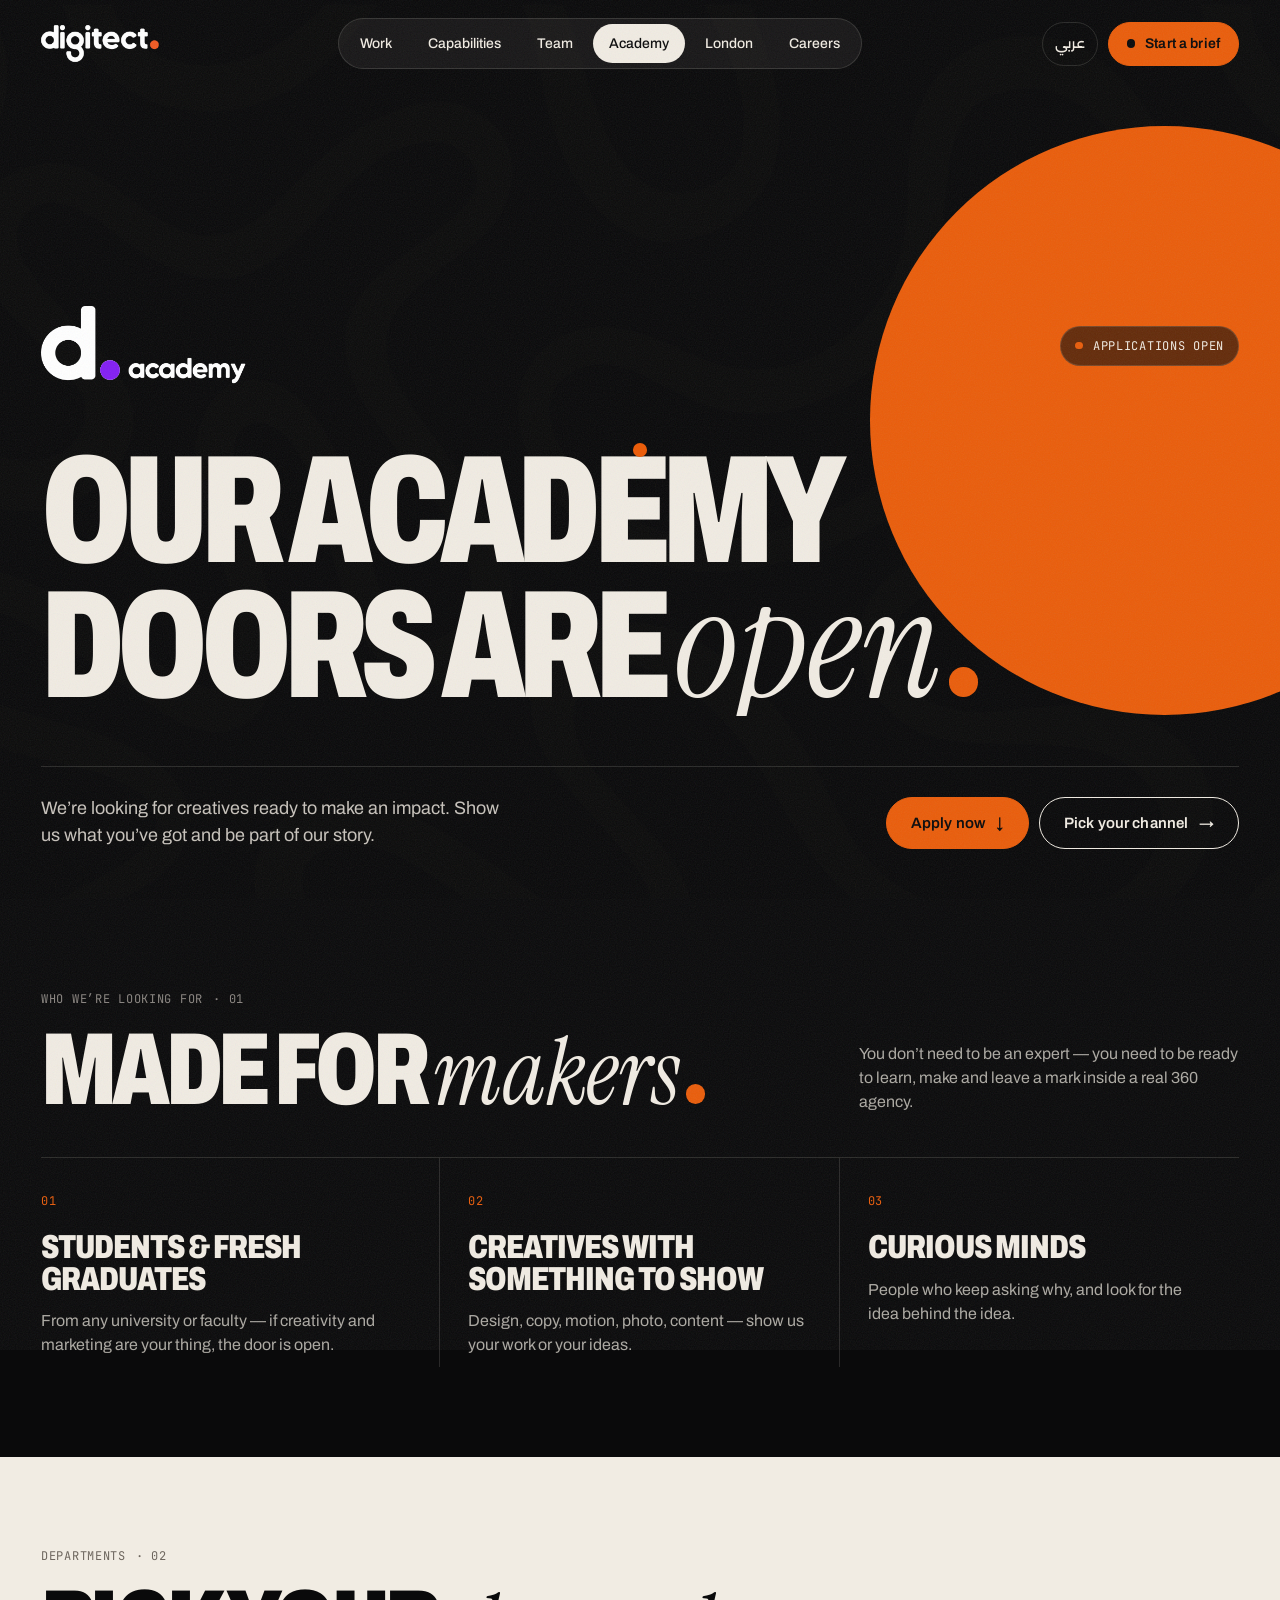
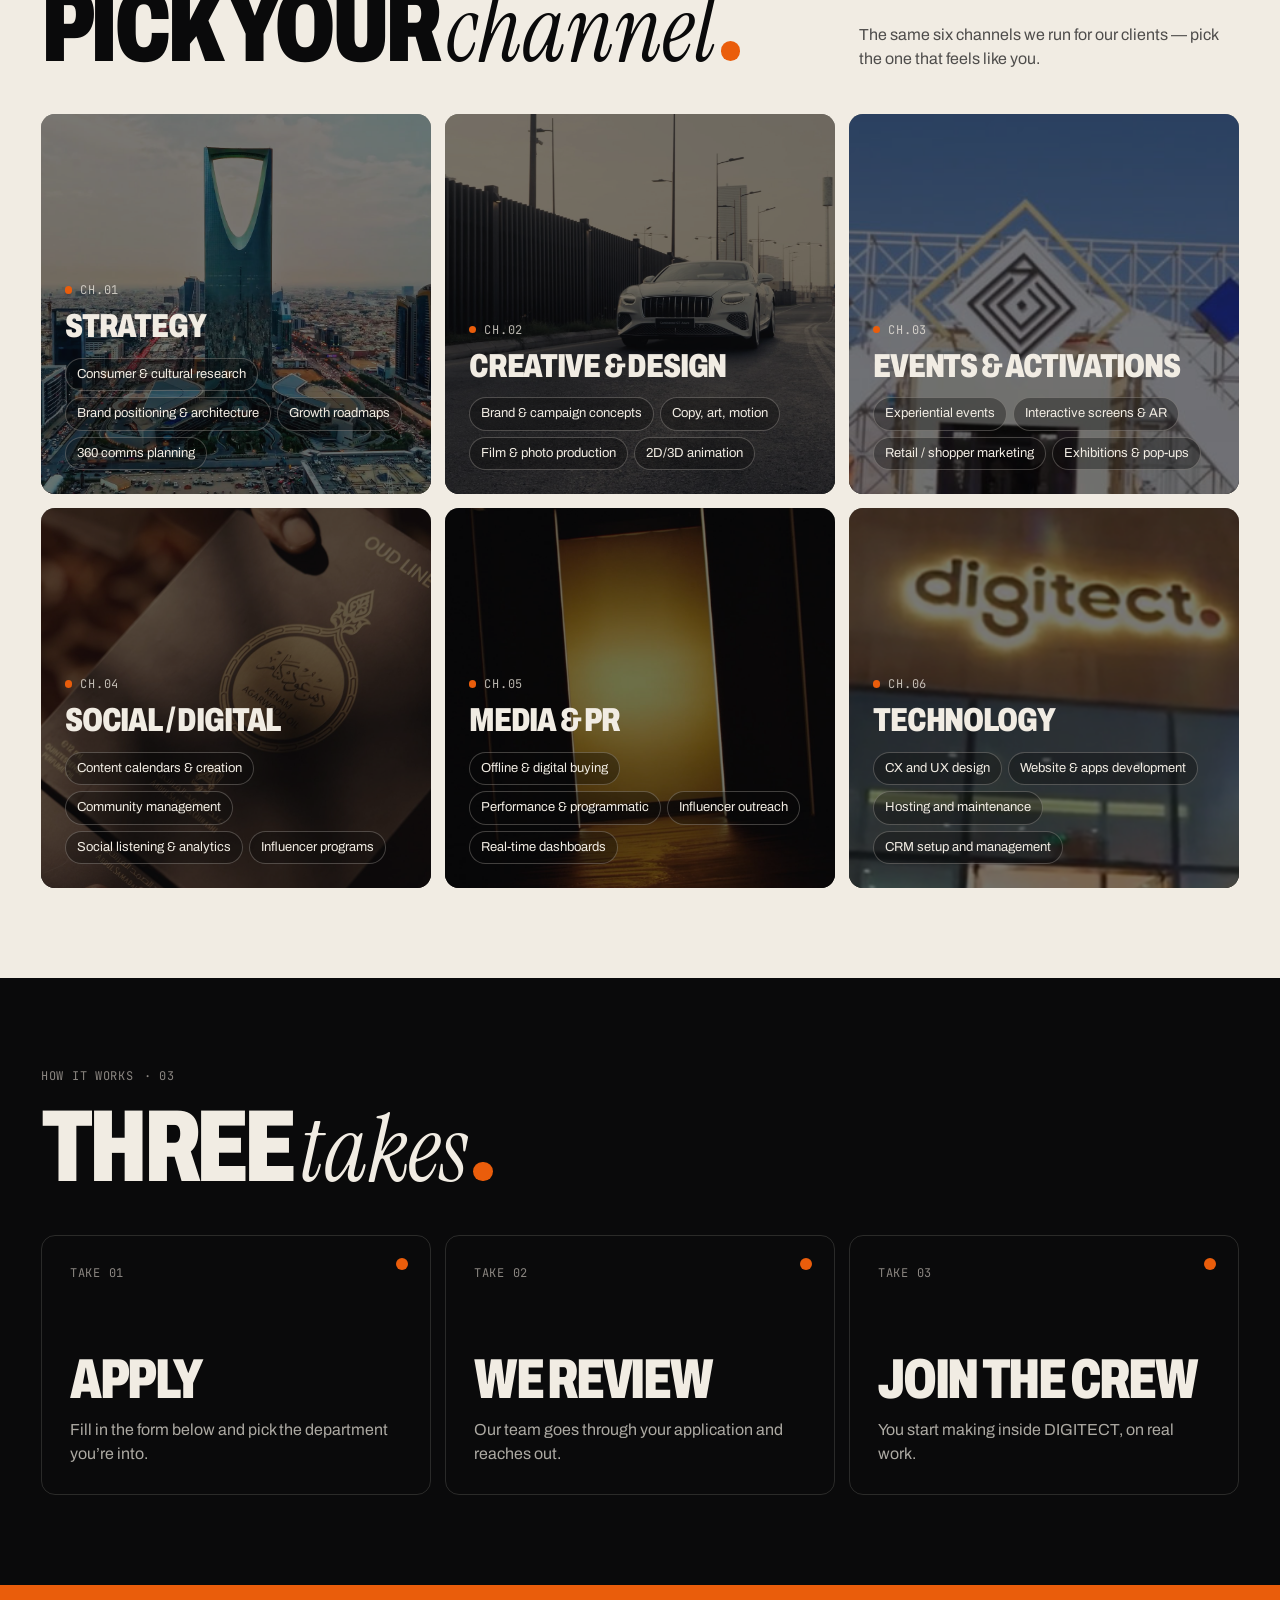
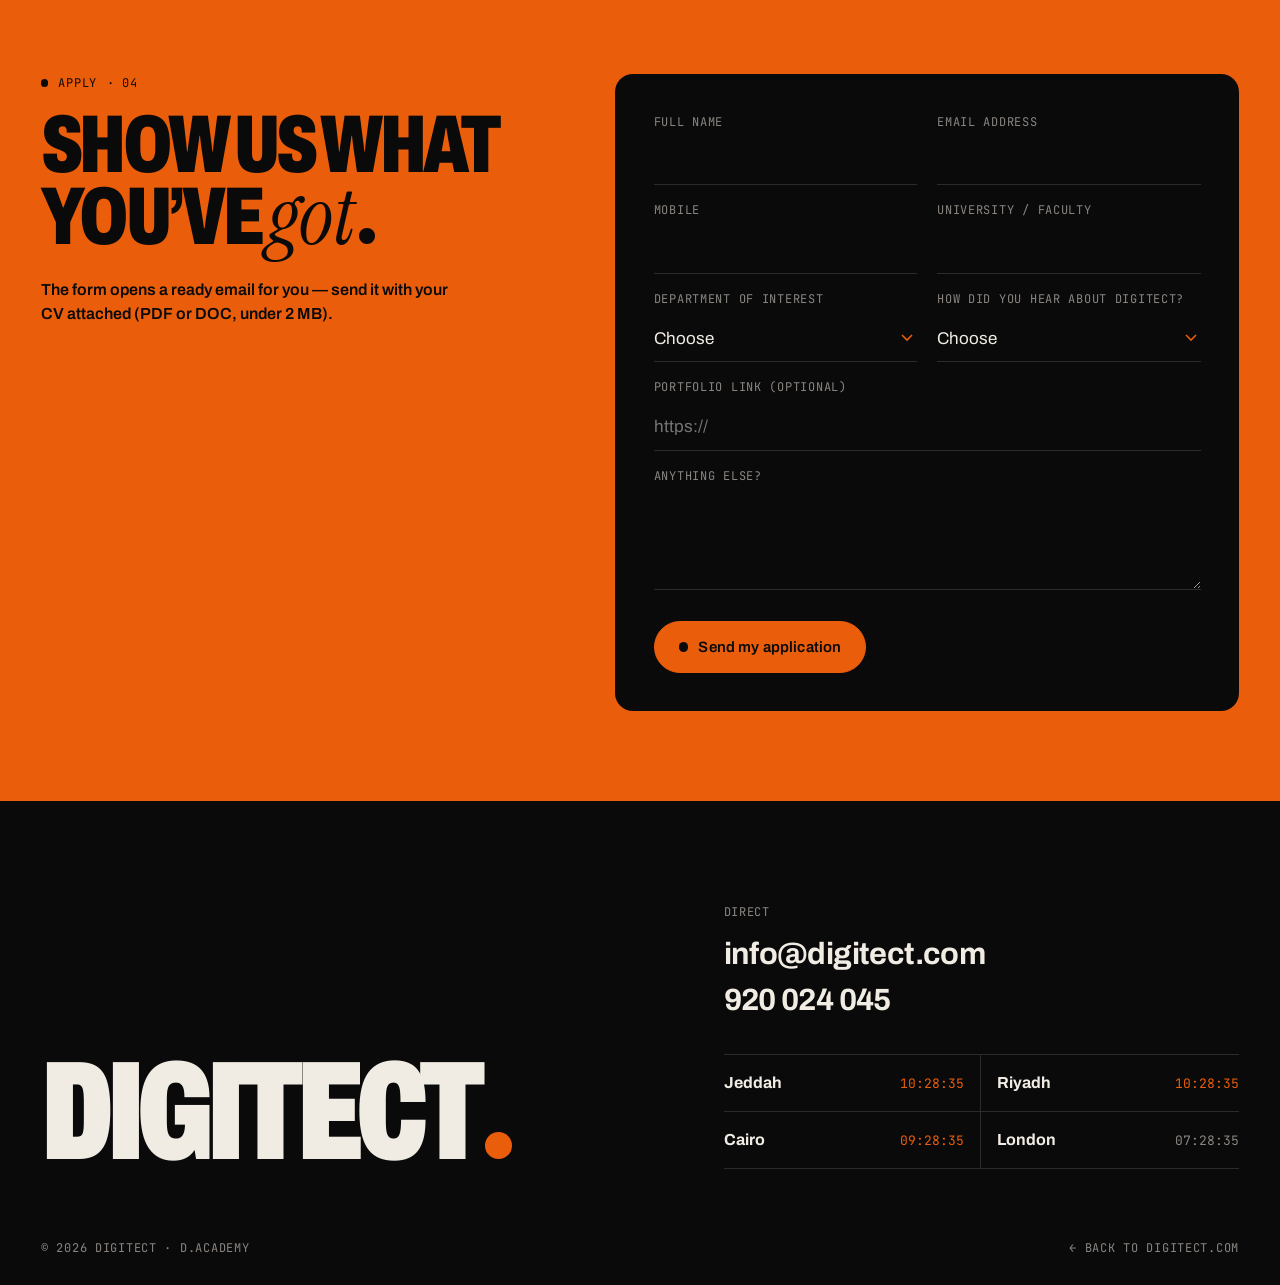
==== commit 409c5ffe: "Cursor scales with transform instead of width/height; drop unused pill/playlist rules Co-Authored-By" ====
--- a/academy.html
+++ b/academy.html
@@ -11,9 +11,9 @@
 <link rel="preconnect" href="https://fonts.googleapis.com">
 <link rel="preconnect" href="https://fonts.gstatic.com" crossorigin>
 <link href="https://fonts.googleapis.com/css2?family=Archivo:wdth,wght@62..125,300..900&family=Instrument+Serif:ital@0;1&family=JetBrains+Mono:wght@400;500;600&family=Alexandria:wght@300..900&family=IBM+Plex+Sans+Arabic:wght@300;400;500;600&display=swap" rel="stylesheet">
-<link rel="stylesheet" href="css/style.css?v=10">
-<link rel="stylesheet" href="css/v6.css?v=10">
-<link rel="stylesheet" href="css/academy.css?v=10">
+<link rel="stylesheet" href="css/style.css?v=11">
+<link rel="stylesheet" href="css/v6.css?v=11">
+<link rel="stylesheet" href="css/academy.css?v=11">
 <style>
   html[lang="ar"] [data-l="en"],html[lang="en"] [data-l="ar"]{display:none!important}
 </style>
@@ -238,6 +238,6 @@
   </div>
 </div>
 
-<script src="js/main.js?v=10"></script>
+<script src="js/main.js?v=11"></script>
 </body>
 </html>
--- a/css/style.css
+++ b/css/style.css
@@ -75,7 +75,7 @@
 
 /* ---------- cursor ---------- */
 .cursor{position:fixed;left:0;top:0;z-index:120;pointer-events:none;width:14px;height:14px;margin:-7px 0 0 -7px;border-radius:50%;
-  background:var(--dot);display:grid;place-items:center;transition:width .35s var(--ease),height .35s var(--ease),margin .35s var(--ease),background .3s;mix-blend-mode:normal}
+  background:var(--dot);display:grid;place-items:center;transition:background .3s;mix-blend-mode:normal}
 .cursor span{font-family:var(--f-mono);font-size:11px;font-weight:600;letter-spacing:.08em;color:var(--ink);opacity:0;transition:opacity .2s;text-transform:uppercase;white-space:nowrap}
 .cursor.is-big{width:88px;height:88px;margin:-44px 0 0 -44px}
 .cursor.is-big span{opacity:1}
@@ -172,10 +172,6 @@
 .mani__text{font-weight:800;font-size:clamp(38px,6.6vw,112px);line-height:.98;letter-spacing:-.035em;font-variation-settings:"wdth" 82;max-width:16.5em}
 html[lang="ar"] .mani__text{font-family:var(--f-ar);letter-spacing:0;line-height:1.35;font-weight:700;font-size:clamp(32px,5.4vw,88px)}
 .mani__text .serif{font-weight:400}
-.pill{display:inline-block;vertical-align:middle;width:1.9em;height:.82em;border-radius:99px;overflow:hidden;margin:0 .08em;transform:translateY(-.06em) scale(.4);opacity:0;transition:transform .9s var(--ease),opacity .6s,width .5s var(--ease);background:var(--ink)}
-.pill img{width:100%;height:100%;object-fit:cover}
-.pill.in{transform:translateY(-.06em) scale(1);opacity:1}
-.pill:hover{width:2.6em}
 .mani__word{display:inline;opacity:.18;transition:opacity .5s}
 .mani__word.lit{opacity:1}
 .mani__foot{margin-top:clamp(50px,7vw,90px);display:grid;grid-template-columns:repeat(4,1fr);gap:0;border-top:1.5px solid var(--ink)}
@@ -215,7 +211,6 @@
 
 .playlist{list-style:none;border-top:1px solid var(--line)}
 .playlist li{border-bottom:1px solid var(--line)}
-.playlist button{width:100%;display:grid;grid-template-columns:44px 1fr auto;align-items:center;gap:14px;padding:18px 4px;text-align:start;transition:padding .4s var(--ease),color .3s}
 .playlist .n{font-family:var(--f-mono);font-size:12px;color:var(--mute)}
 .playlist .t{font-size:clamp(22px,2.2vw,34px);font-weight:750;letter-spacing:-.025em;line-height:1;font-variation-settings:"wdth" 80}
 html[lang="ar"] .playlist .t{font-family:var(--f-ar);letter-spacing:0;line-height:1.3;font-weight:600}
--- a/css/v6.css
+++ b/css/v6.css
@@ -212,3 +212,12 @@
 body.overlay-open a,body.overlay-open button,body.overlay-open .chip{cursor:pointer!important}
 body.overlay-open input,body.overlay-open textarea{cursor:text!important}
 @media (hover:hover) and (pointer:fine){body.has-cursor input,body.has-cursor textarea,body.has-cursor select{cursor:text}}
+
+/* cursor: size via transform on a pseudo-circle (no layout animation) */
+.cursor{width:88px;height:88px;margin:-44px 0 0 -44px;background:none;transition:none}
+.cursor::before{content:"";position:absolute;inset:0;border-radius:50%;background:var(--dot);transform:scale(.16);transition:transform .35s var(--ease),background .3s}
+.cursor.is-big{width:88px;height:88px;margin:-44px 0 0 -44px}
+.cursor.is-big::before{transform:scale(1)}
+.cursor.on-dot{background:none}
+.cursor.on-dot::before{background:var(--ink)}
+.cursor span{position:relative}
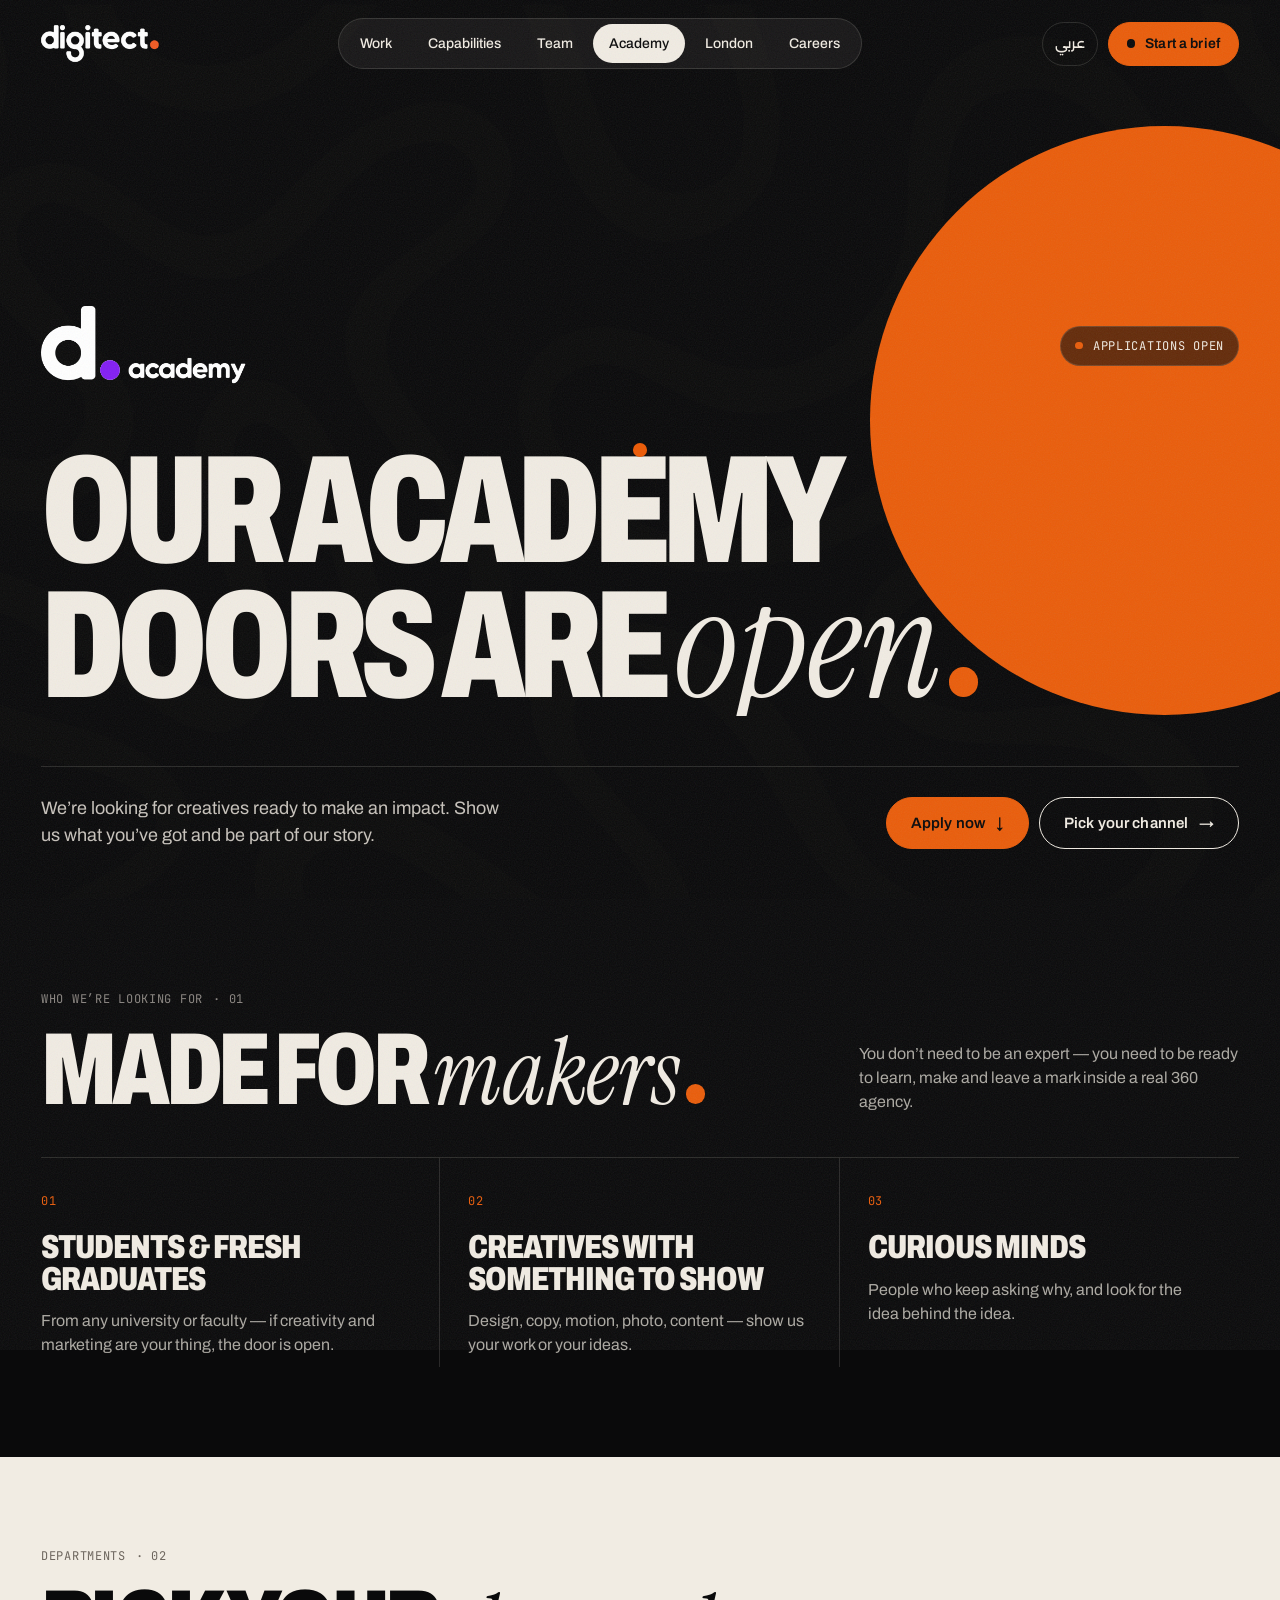
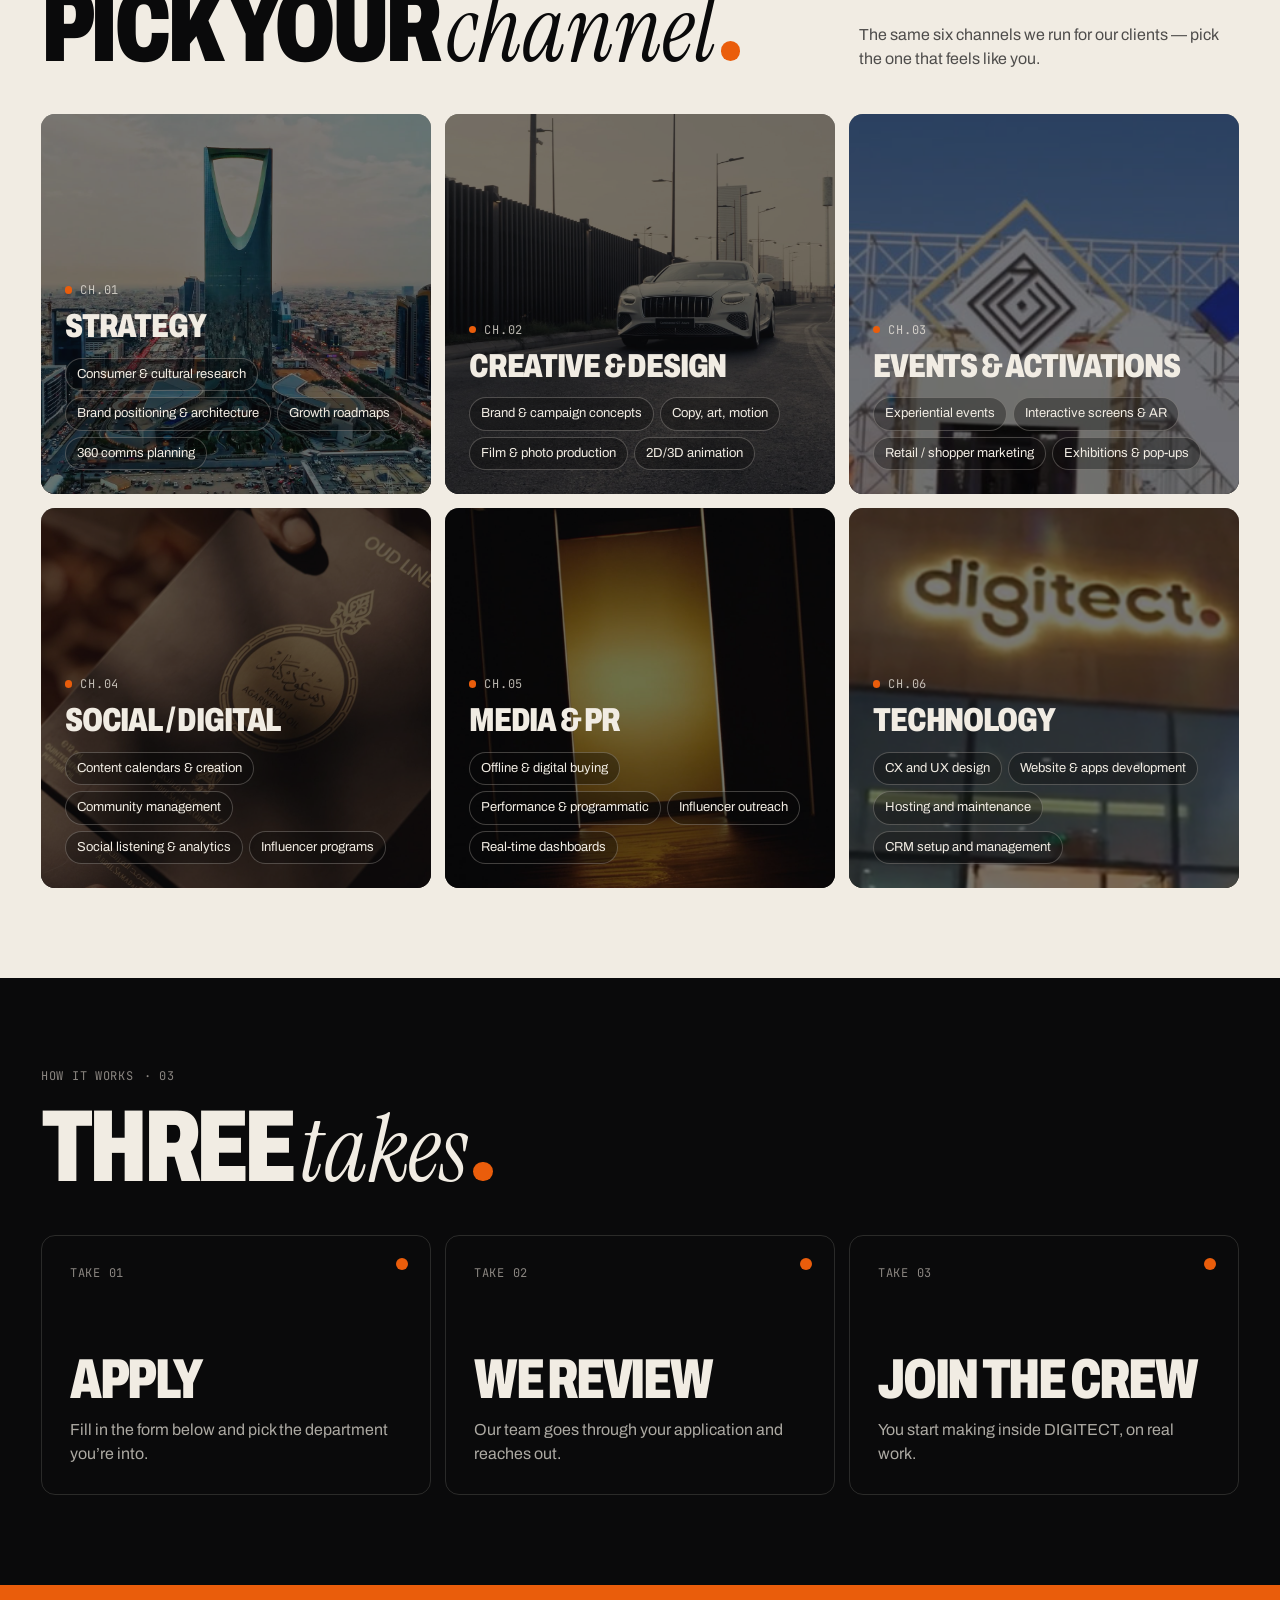
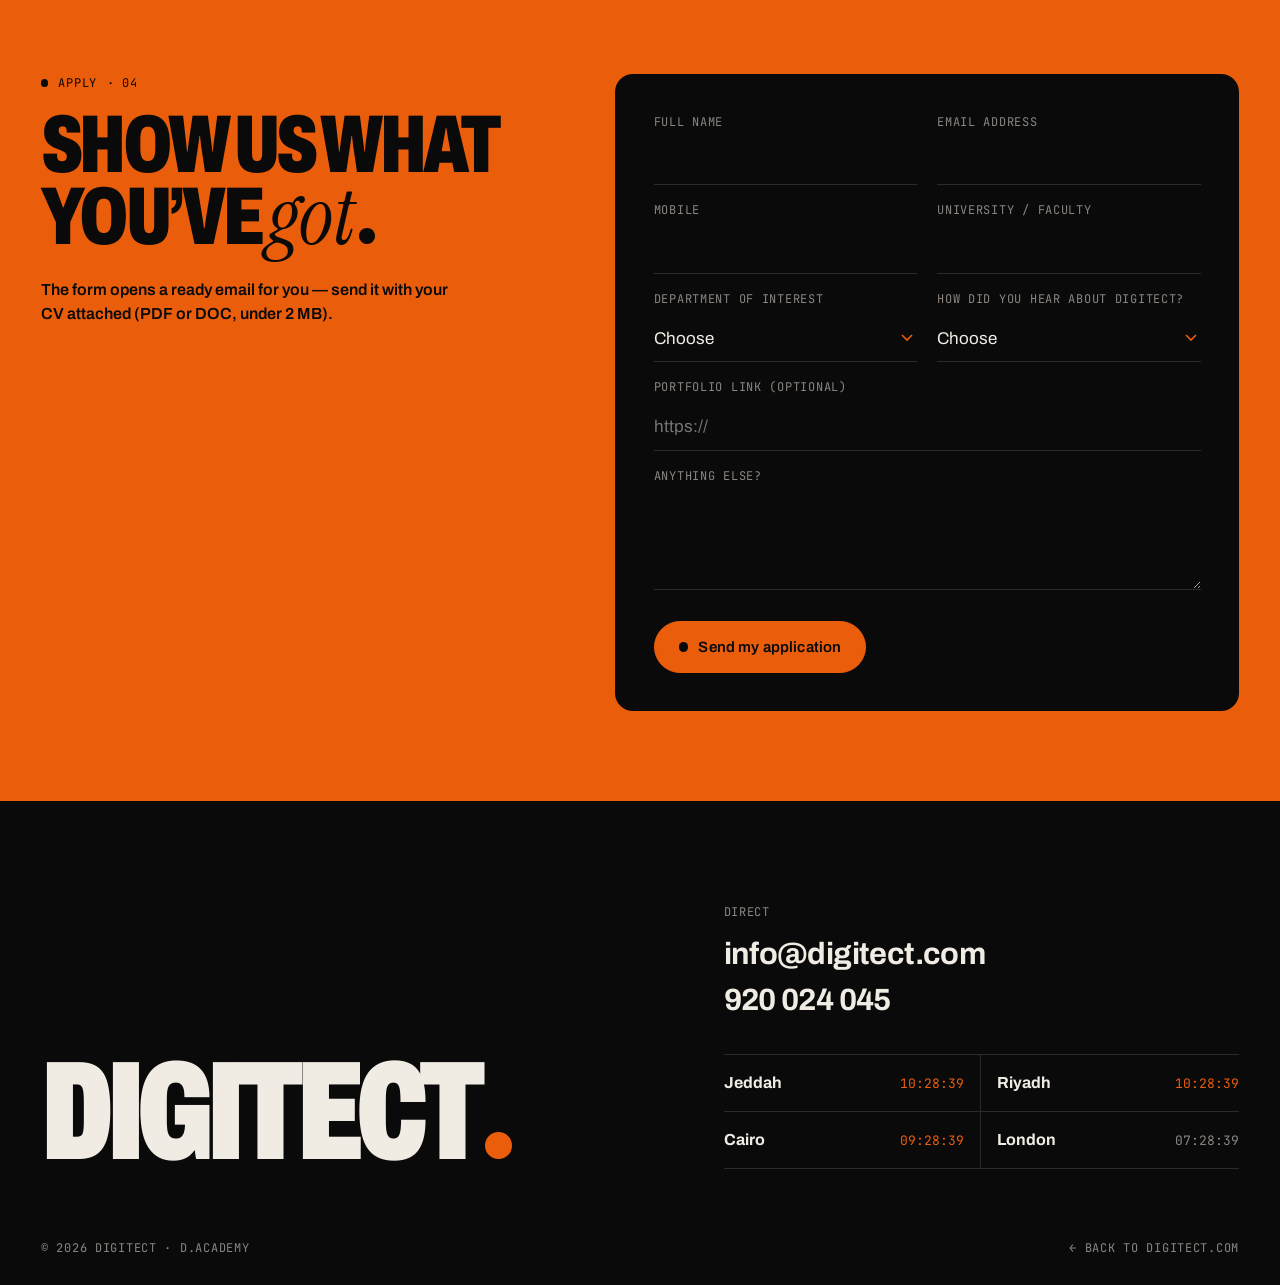
==== commit 8e9bd341: "Add careers page; Apply now and Careers links point to it Co-Authored-By: Claude Opus 5.5 <noreply@a" ====
--- a/academy.html
+++ b/academy.html
@@ -11,9 +11,9 @@
 <link rel="preconnect" href="https://fonts.googleapis.com">
 <link rel="preconnect" href="https://fonts.gstatic.com" crossorigin>
 <link href="https://fonts.googleapis.com/css2?family=Archivo:wdth,wght@62..125,300..900&family=Instrument+Serif:ital@0;1&family=JetBrains+Mono:wght@400;500;600&family=Alexandria:wght@300..900&family=IBM+Plex+Sans+Arabic:wght@300;400;500;600&display=swap" rel="stylesheet">
-<link rel="stylesheet" href="css/style.css?v=11">
-<link rel="stylesheet" href="css/v6.css?v=11">
-<link rel="stylesheet" href="css/academy.css?v=11">
+<link rel="stylesheet" href="css/style.css?v=12">
+<link rel="stylesheet" href="css/v6.css?v=12">
+<link rel="stylesheet" href="css/academy.css?v=12">
 <style>
   html[lang="ar"] [data-l="en"],html[lang="en"] [data-l="ar"]{display:none!important}
 </style>
@@ -32,7 +32,7 @@
     <a href="index.html#team" data-ar="الفريق">Team</a>
     <a href="academy.html" class="is-on" aria-current="page" data-ar="الأكاديمية">Academy</a>
     <a href="index.html#london" data-ar="لندن">London</a>
-    <a href="index.html#careers" data-ar="الوظائف">Careers</a>
+    <a href="careers.html" data-ar="الوظائف">Careers</a>
   </nav>
   <div class="hdr__end">
     <button class="hdr__lang" id="langBtn" type="button" aria-label="Switch language">عربي</button>
@@ -238,6 +238,6 @@
   </div>
 </div>
 
-<script src="js/main.js?v=11"></script>
+<script src="js/main.js?v=12"></script>
 </body>
 </html>
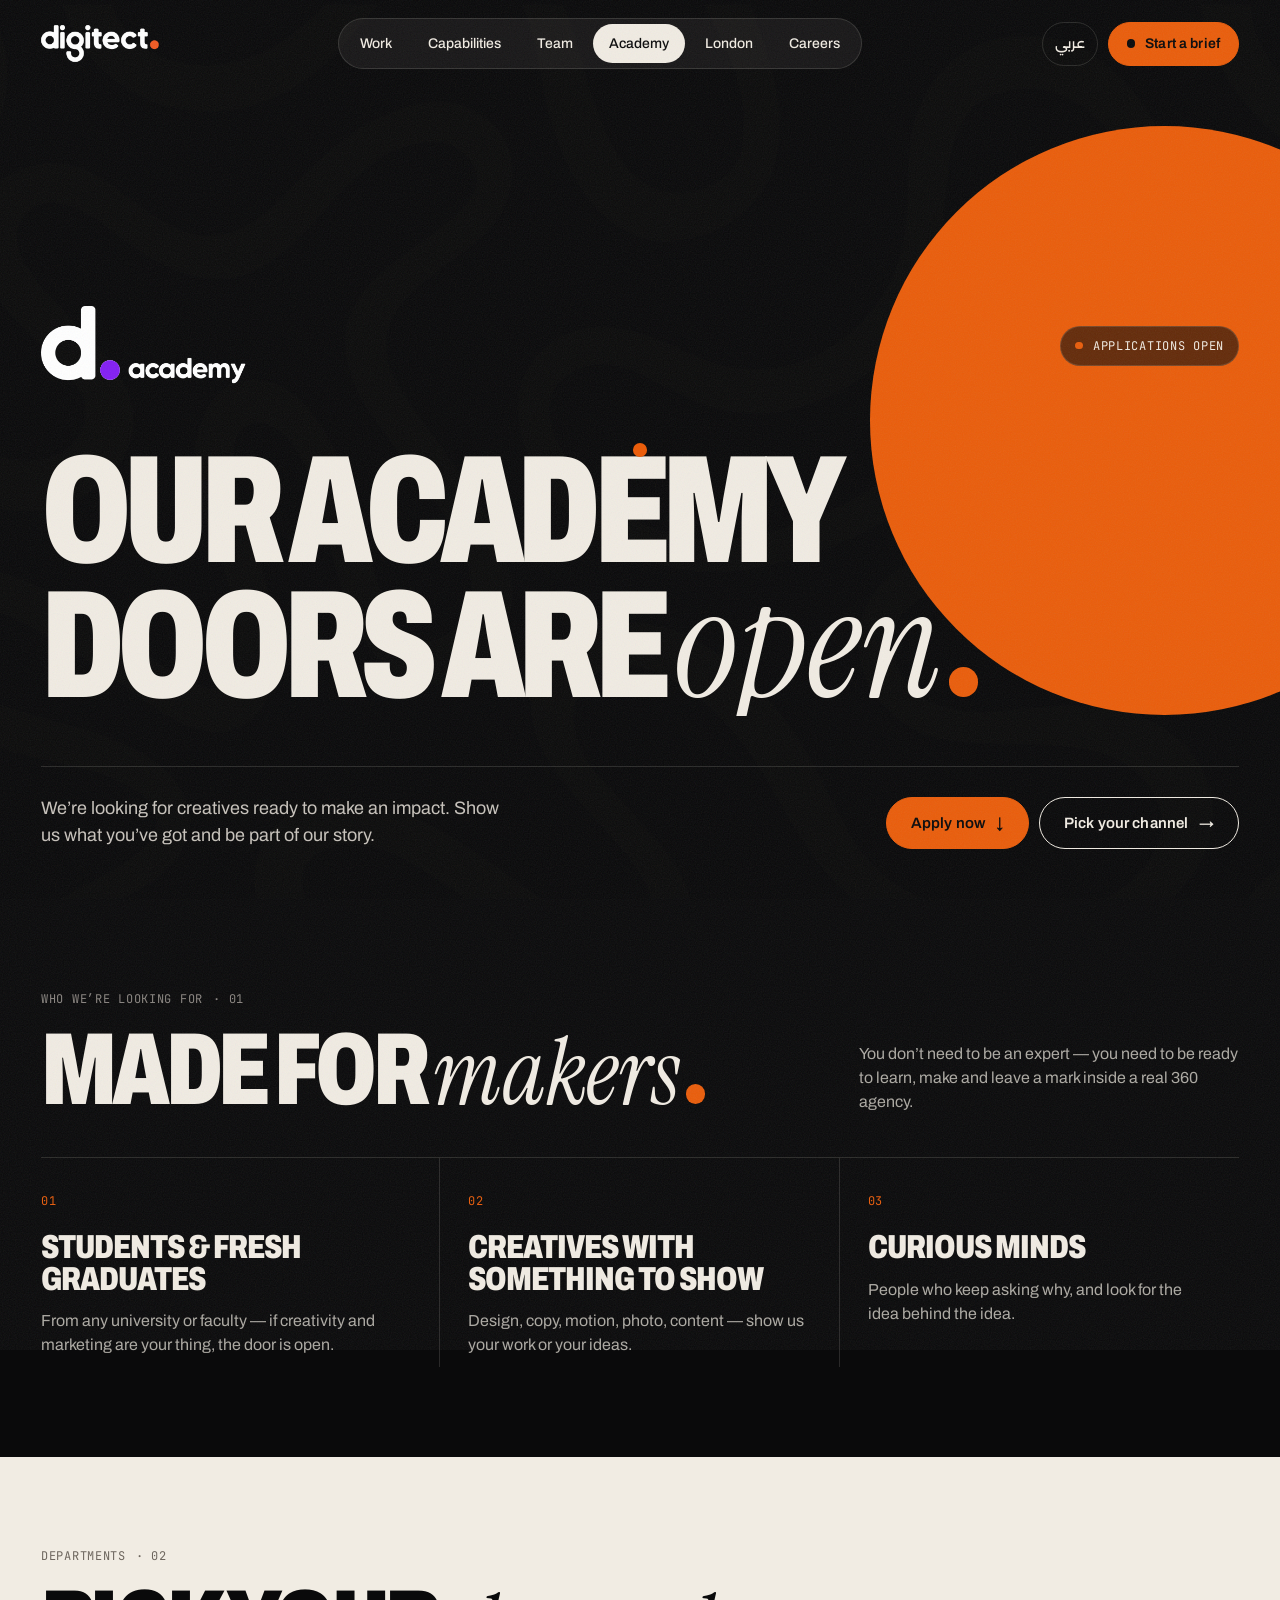
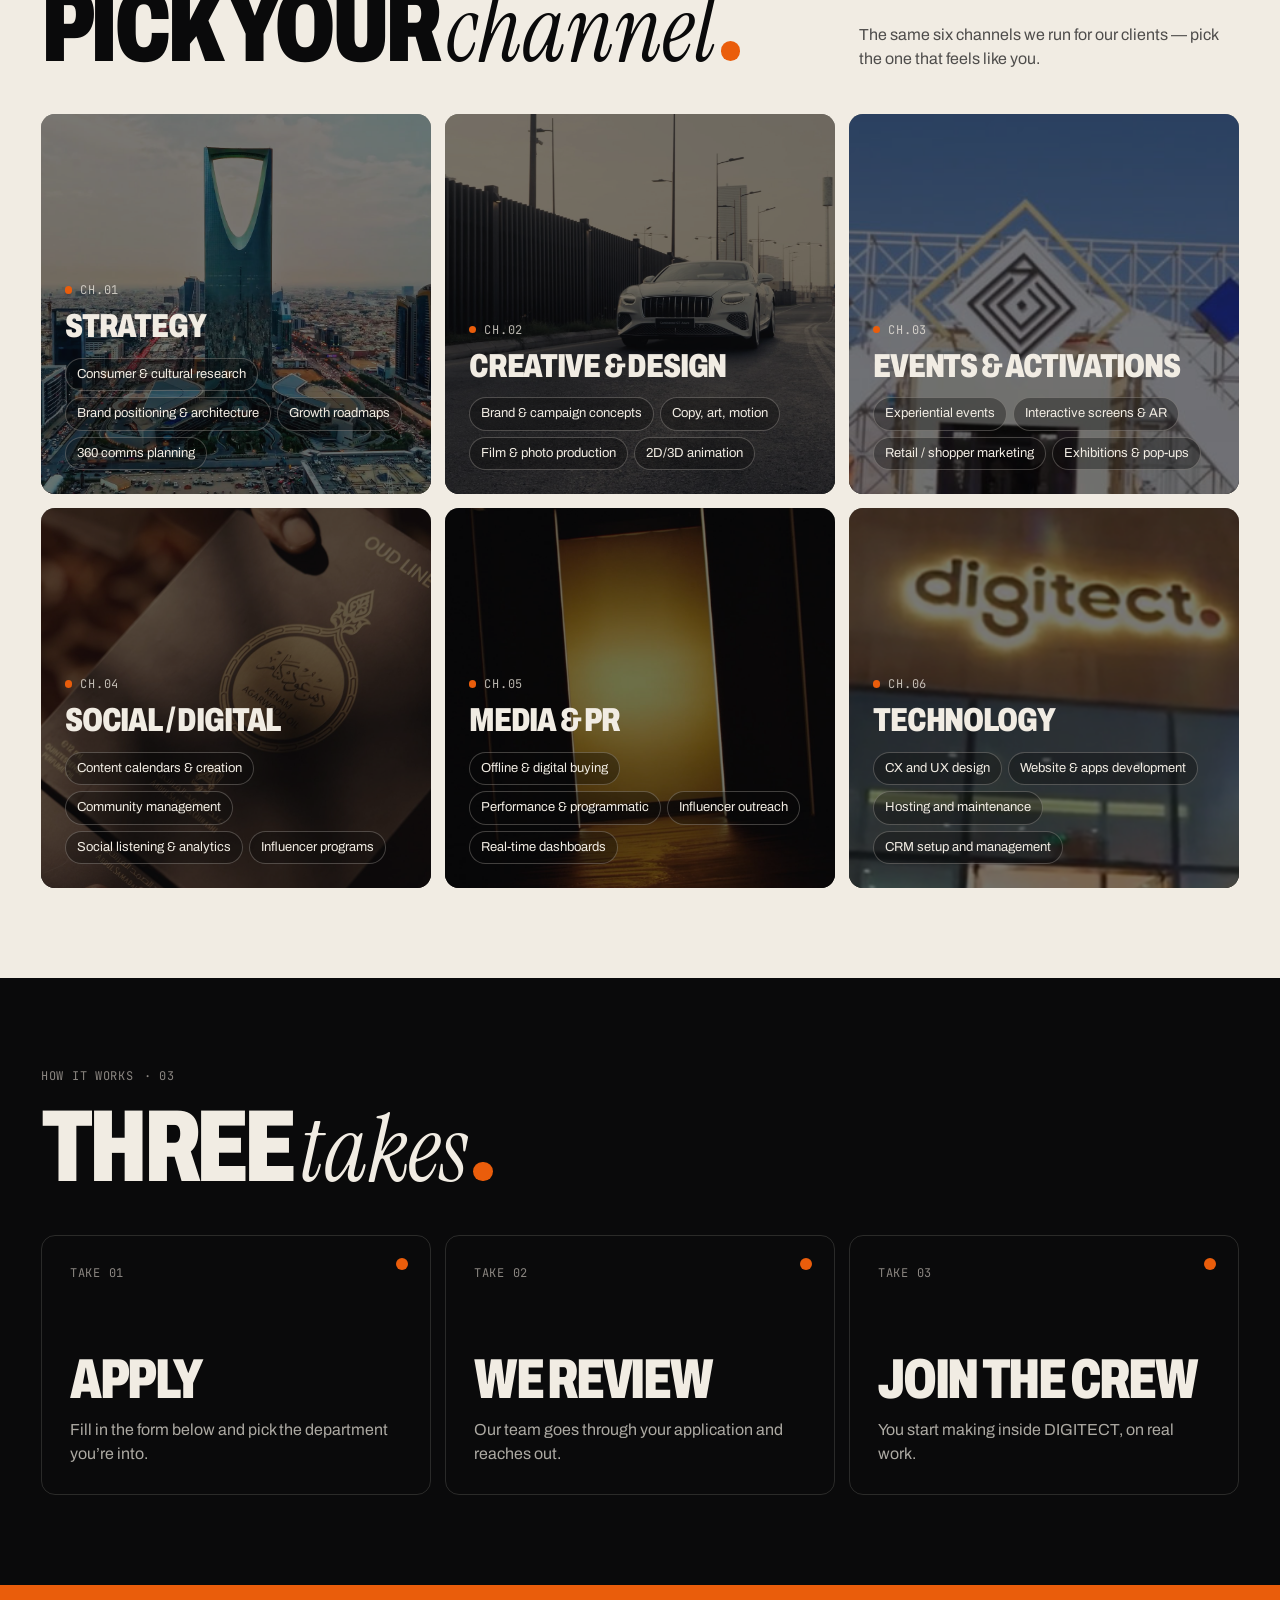
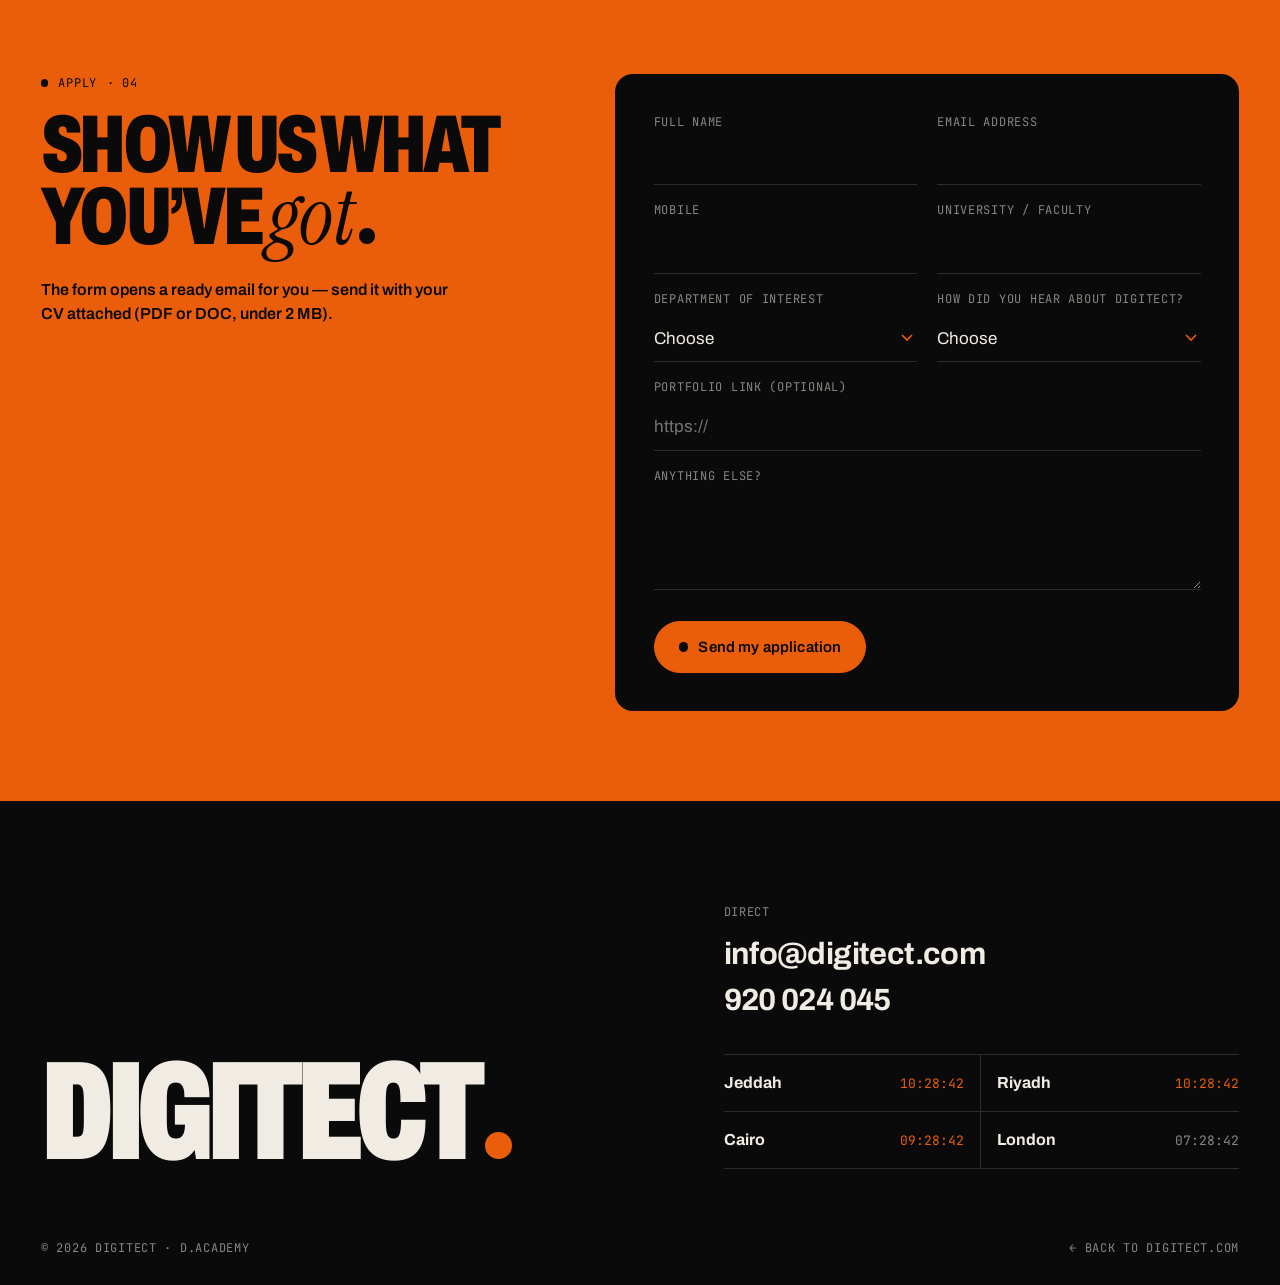
==== commit 04d45f96: "Cap loading screen under 3 seconds Co-Authored-By: Claude Opus 5.5 <noreply@anthropic.com>" ====
--- a/academy.html
+++ b/academy.html
@@ -11,9 +11,9 @@
 <link rel="preconnect" href="https://fonts.googleapis.com">
 <link rel="preconnect" href="https://fonts.gstatic.com" crossorigin>
 <link href="https://fonts.googleapis.com/css2?family=Archivo:wdth,wght@62..125,300..900&family=Instrument+Serif:ital@0;1&family=JetBrains+Mono:wght@400;500;600&family=Alexandria:wght@300..900&family=IBM+Plex+Sans+Arabic:wght@300;400;500;600&display=swap" rel="stylesheet">
-<link rel="stylesheet" href="css/style.css?v=12">
-<link rel="stylesheet" href="css/v6.css?v=12">
-<link rel="stylesheet" href="css/academy.css?v=12">
+<link rel="stylesheet" href="css/style.css?v=13">
+<link rel="stylesheet" href="css/v6.css?v=13">
+<link rel="stylesheet" href="css/academy.css?v=13">
 <style>
   html[lang="ar"] [data-l="en"],html[lang="en"] [data-l="ar"]{display:none!important}
 </style>
@@ -238,6 +238,6 @@
   </div>
 </div>
 
-<script src="js/main.js?v=12"></script>
+<script src="js/main.js?v=13"></script>
 </body>
 </html>
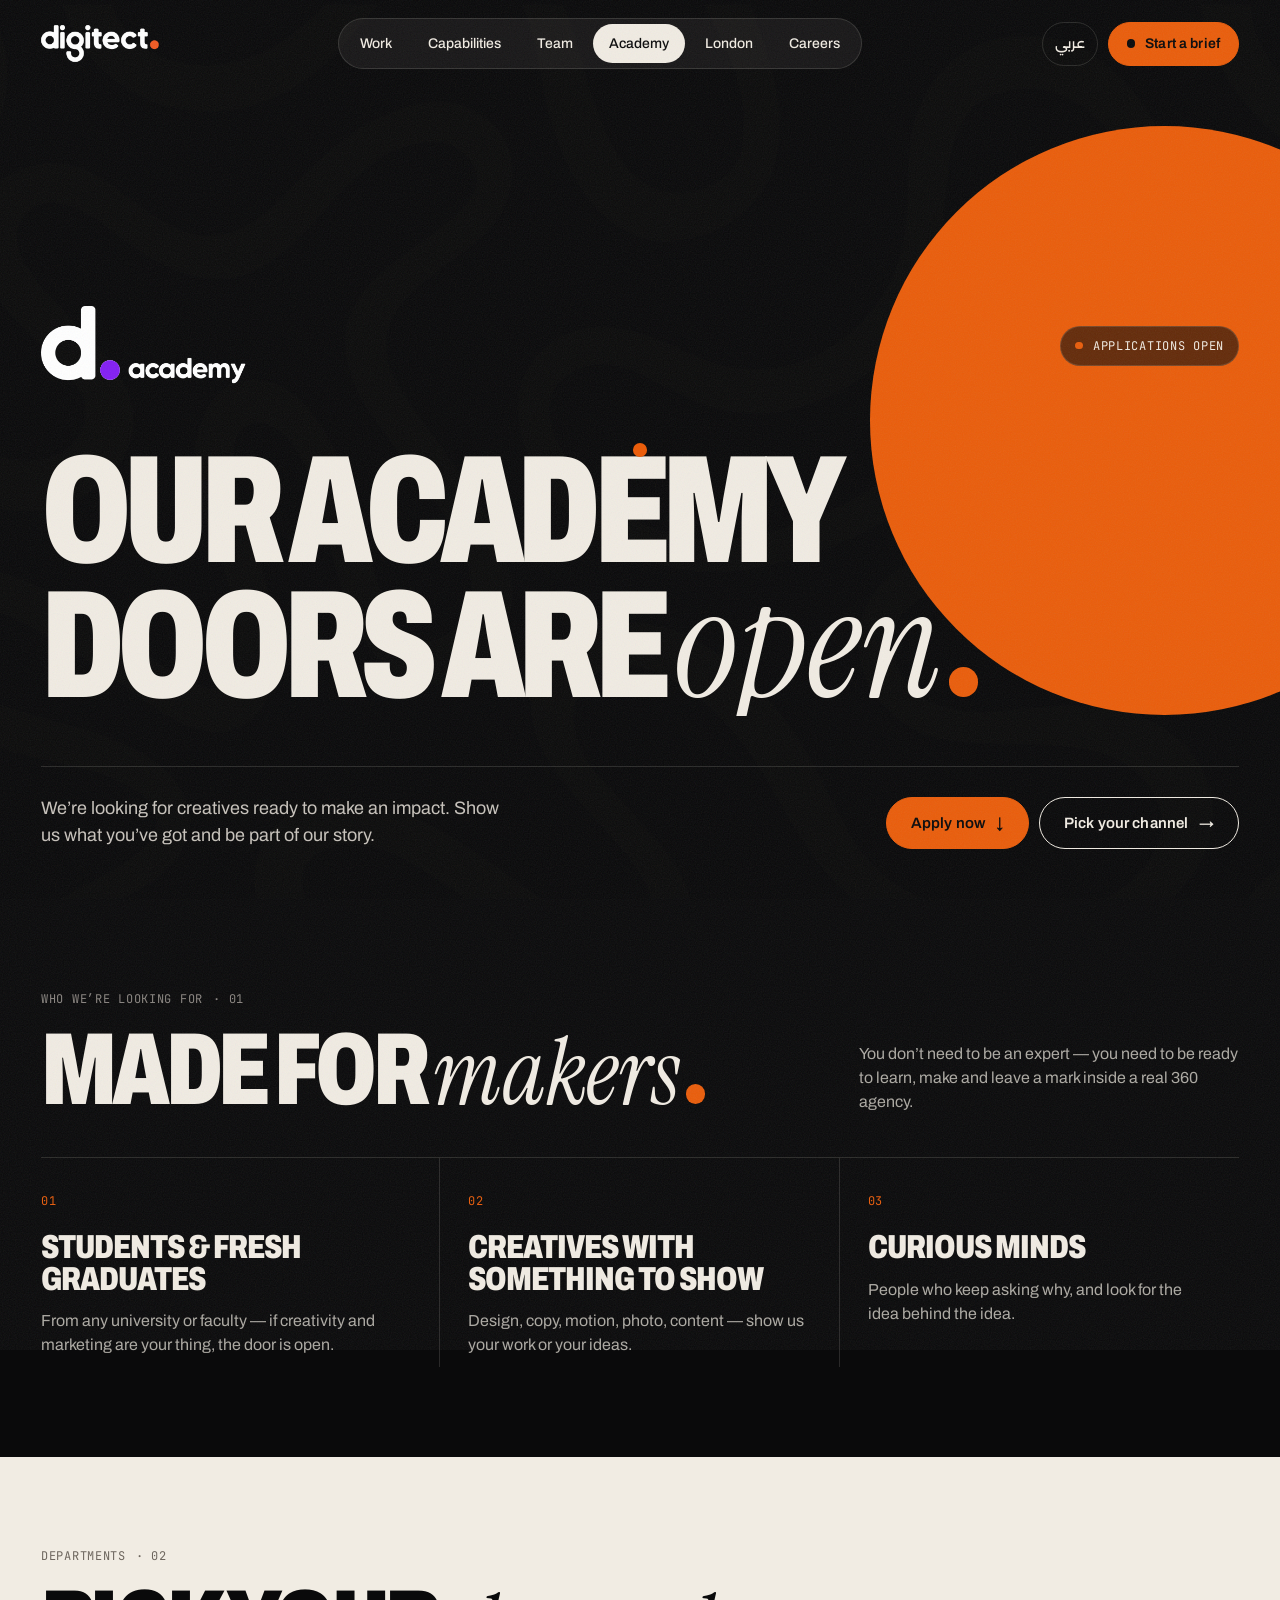
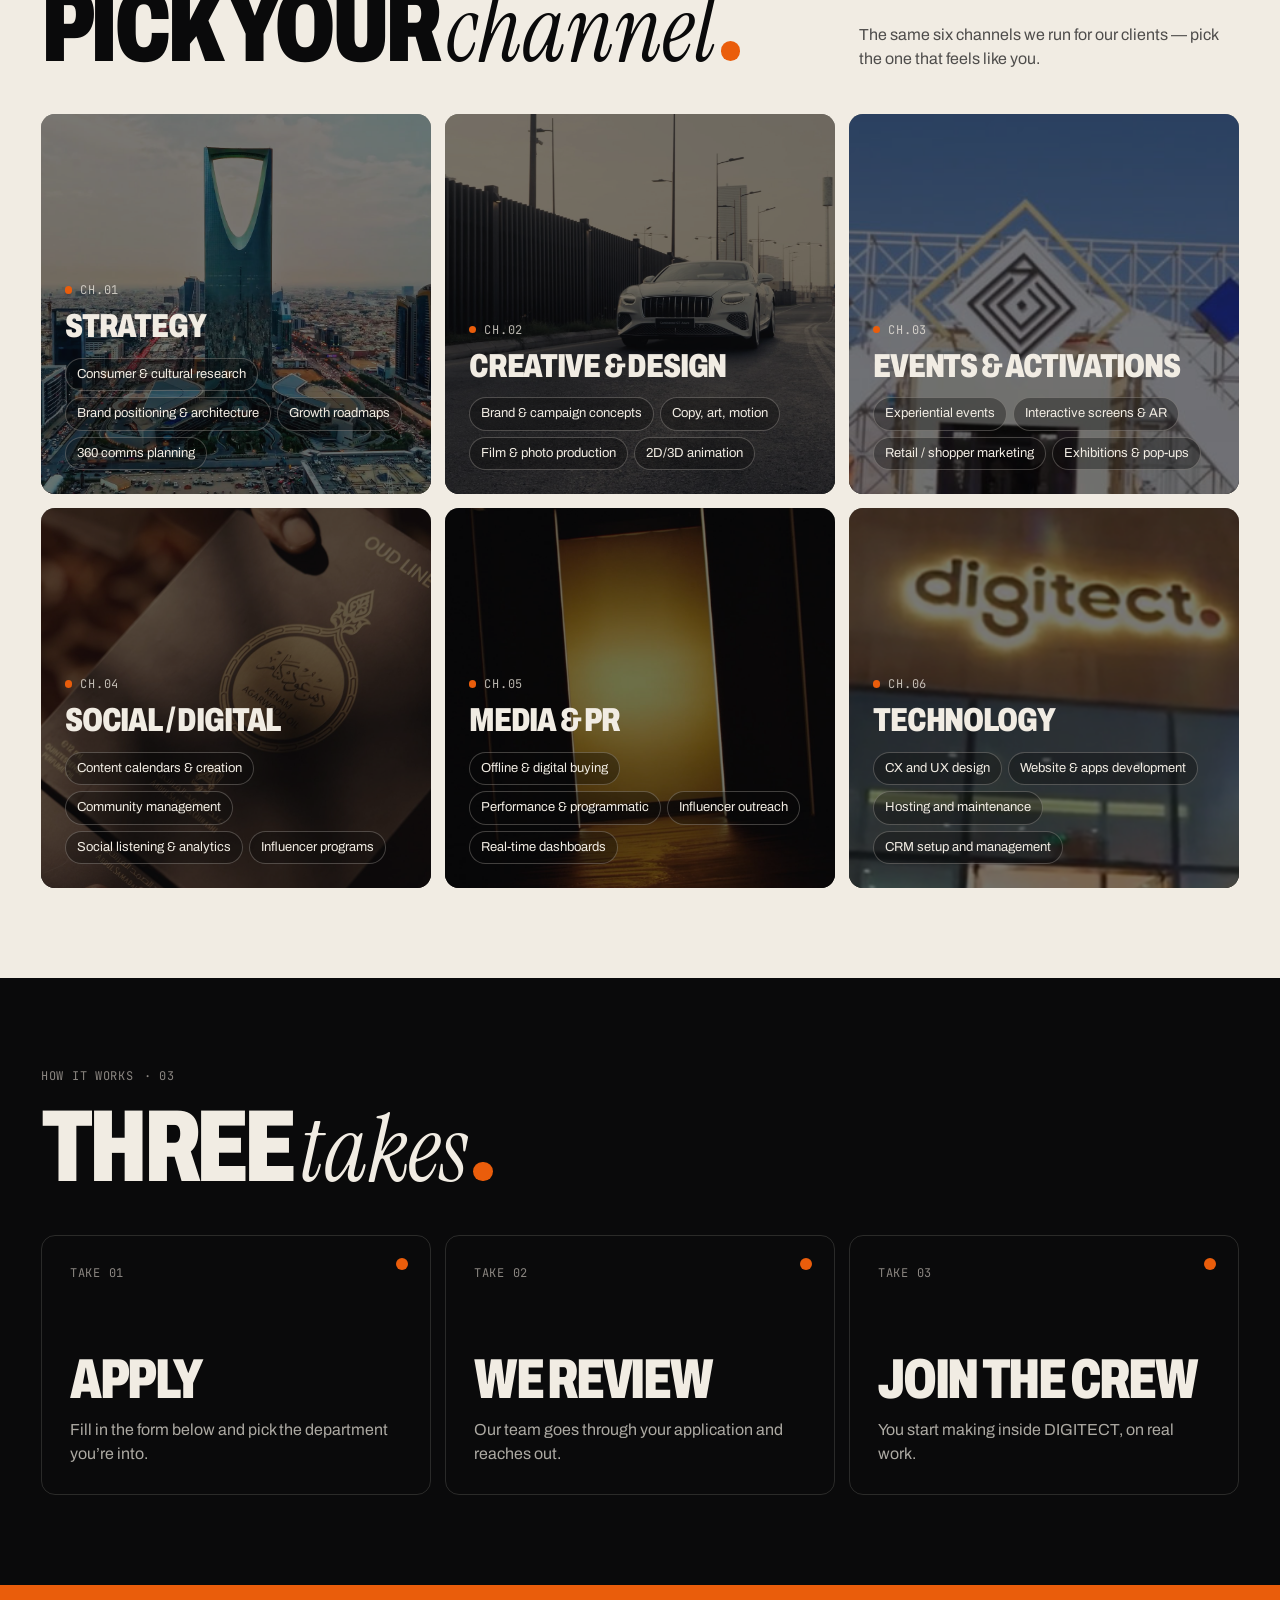
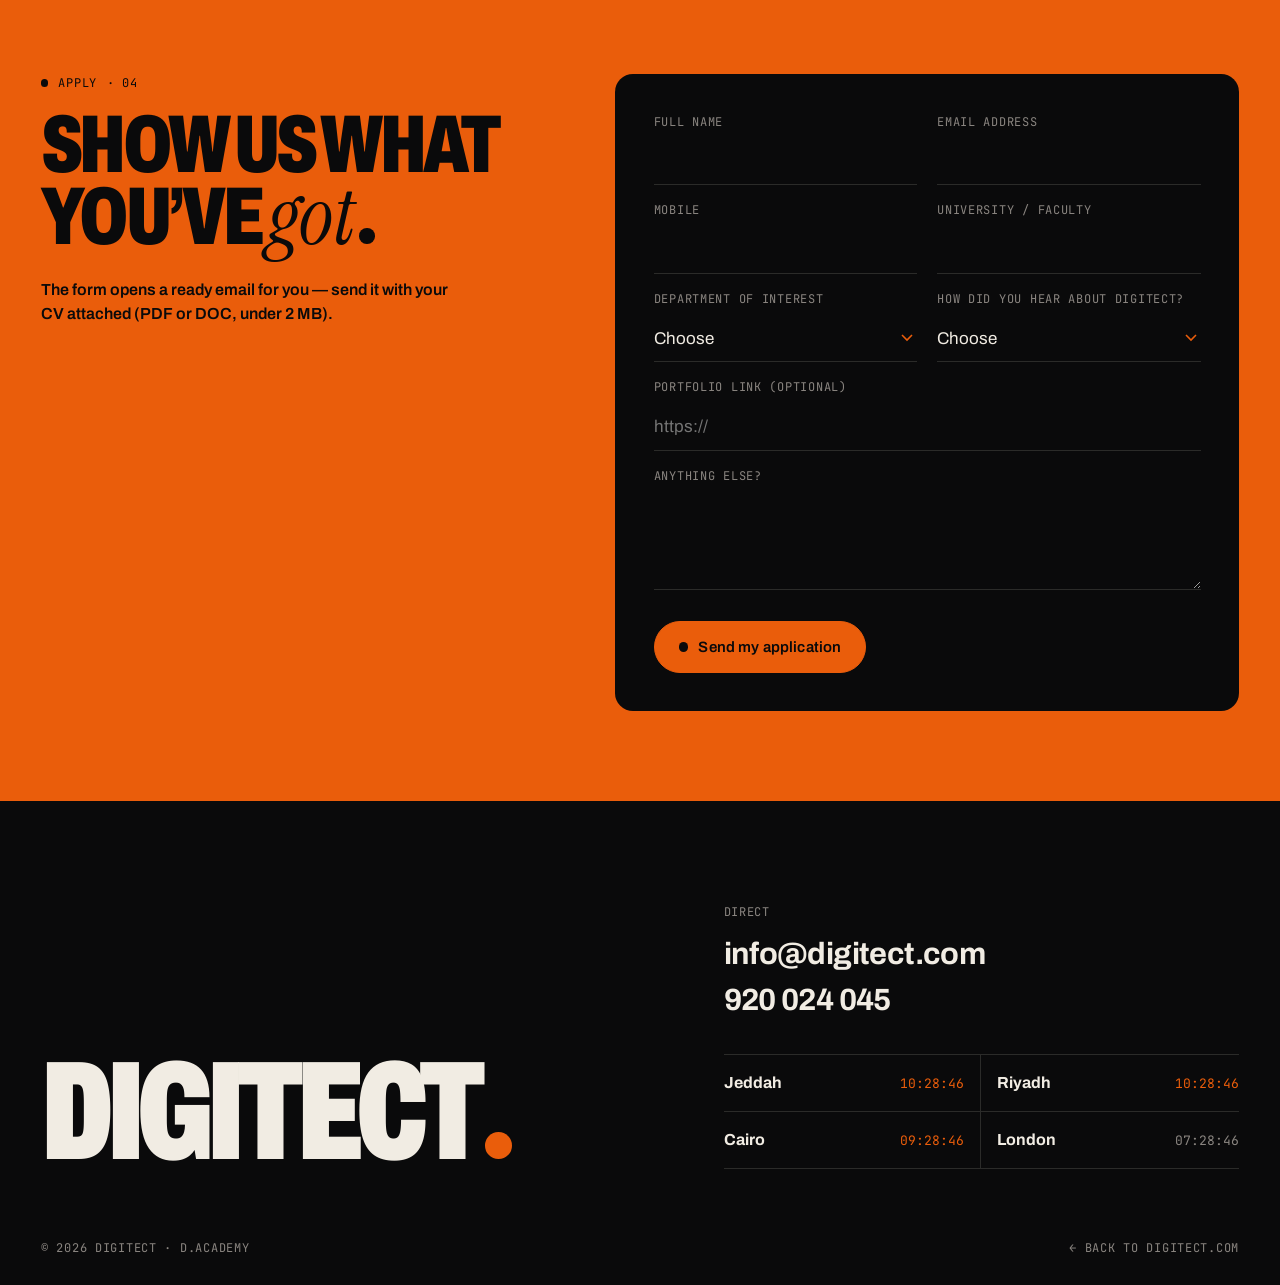
==== commit 3f0dc765: "Founder section on solid brand orange; careers page trimmed to hero + application form Co-Authored-B" ====
--- a/academy.html
+++ b/academy.html
@@ -11,9 +11,9 @@
 <link rel="preconnect" href="https://fonts.googleapis.com">
 <link rel="preconnect" href="https://fonts.gstatic.com" crossorigin>
 <link href="https://fonts.googleapis.com/css2?family=Archivo:wdth,wght@62..125,300..900&family=Instrument+Serif:ital@0;1&family=JetBrains+Mono:wght@400;500;600&family=Alexandria:wght@300..900&family=IBM+Plex+Sans+Arabic:wght@300;400;500;600&display=swap" rel="stylesheet">
-<link rel="stylesheet" href="css/style.css?v=13">
-<link rel="stylesheet" href="css/v6.css?v=13">
-<link rel="stylesheet" href="css/academy.css?v=13">
+<link rel="stylesheet" href="css/style.css?v=14">
+<link rel="stylesheet" href="css/v6.css?v=14">
+<link rel="stylesheet" href="css/academy.css?v=14">
 <style>
   html[lang="ar"] [data-l="en"],html[lang="en"] [data-l="ar"]{display:none!important}
 </style>
@@ -238,6 +238,6 @@
   </div>
 </div>
 
-<script src="js/main.js?v=13"></script>
+<script src="js/main.js?v=14"></script>
 </body>
 </html>
--- a/css/v6.css
+++ b/css/v6.css
@@ -51,7 +51,7 @@
 
 /* ---------- FOUNDER (the interview) ---------- */
 .fd{position:relative;display:grid;grid-template-columns:minmax(0,1fr) minmax(0,1.1fr);align-items:end;gap:clamp(20px,4vw,64px);
-  background:var(--dot) url("../assets/misc/22WhatsApp-Image-2025-07-28-at-12.25.jpg") center/cover;color:var(--ink);
+  background:var(--dot);color:var(--ink);
   padding:clamp(80px,9vw,130px) var(--gut) 0;overflow:hidden;min-height:min(100vh,920px)}
 .fd__media{position:relative;align-self:end;z-index:1}
 .fd__img{width:100%;max-width:640px;height:auto;display:block;margin-inline:auto;filter:drop-shadow(0 30px 60px rgba(10,10,11,.25))}
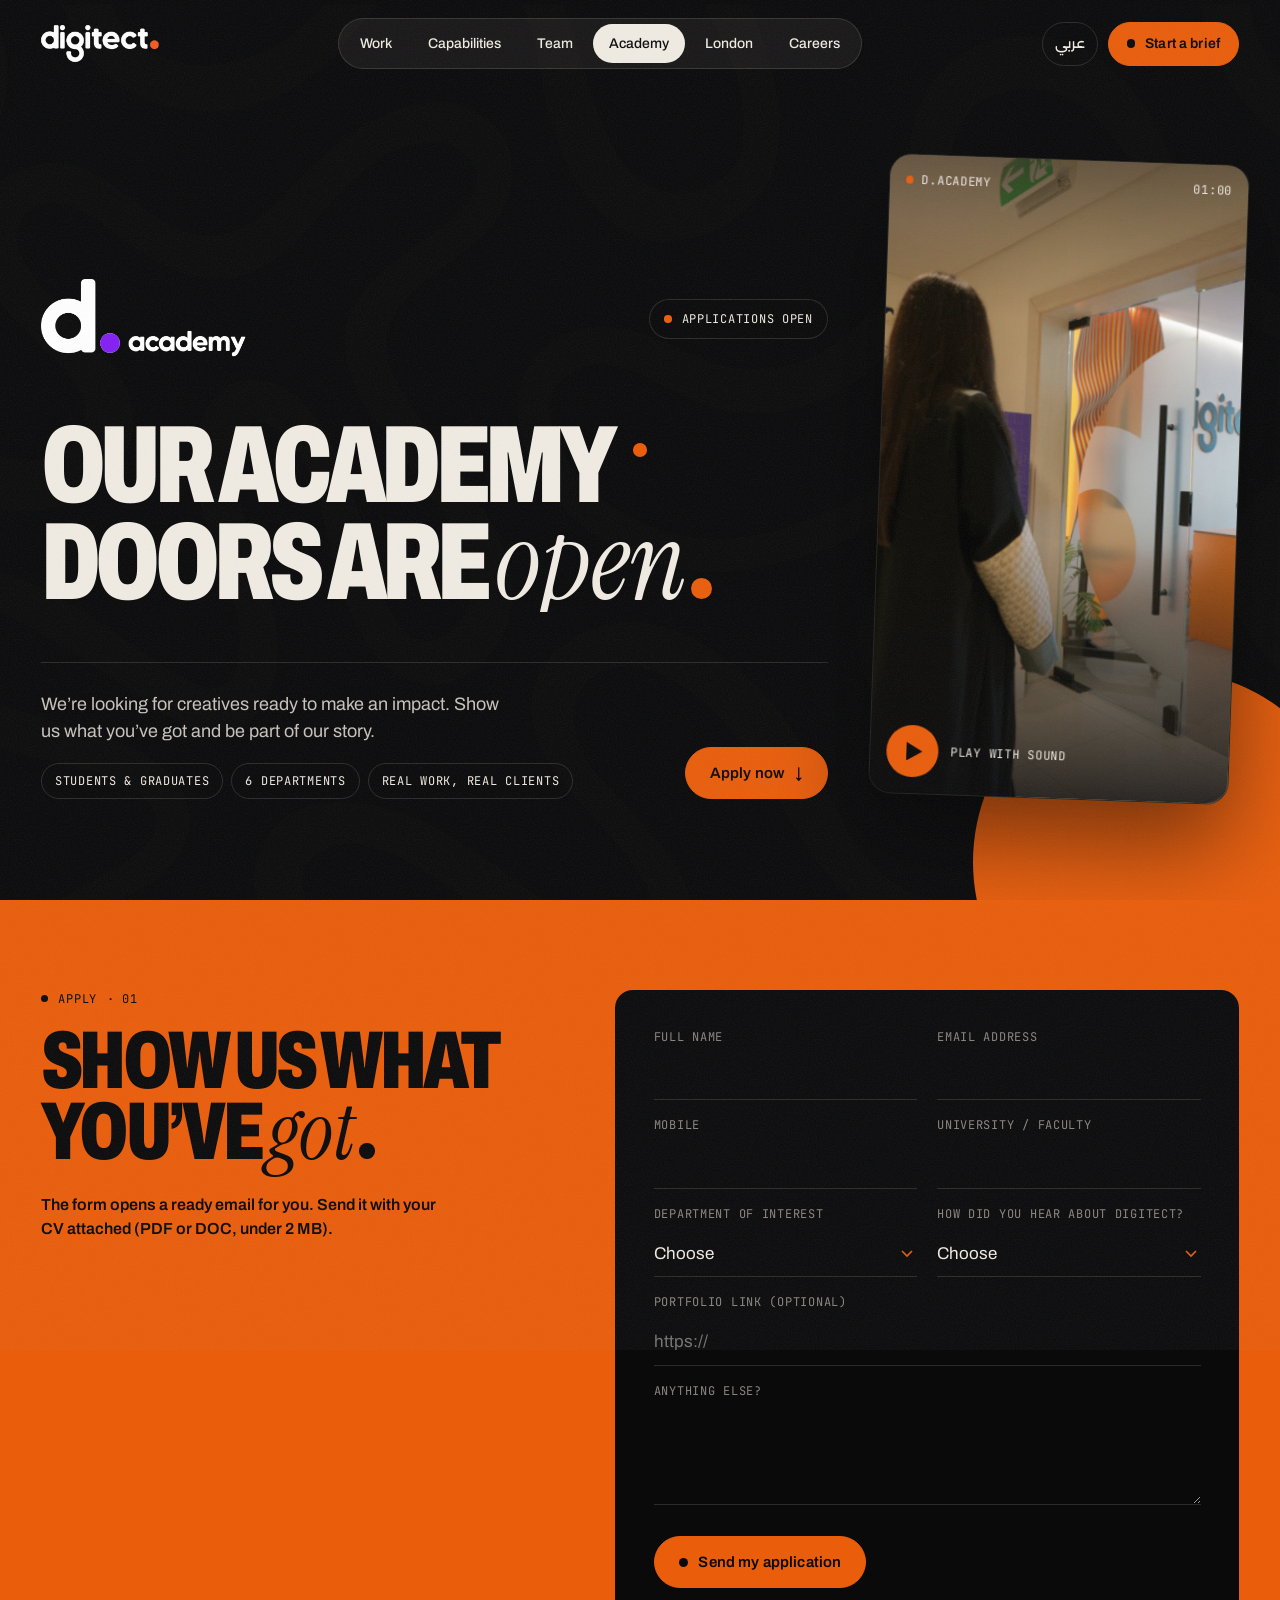
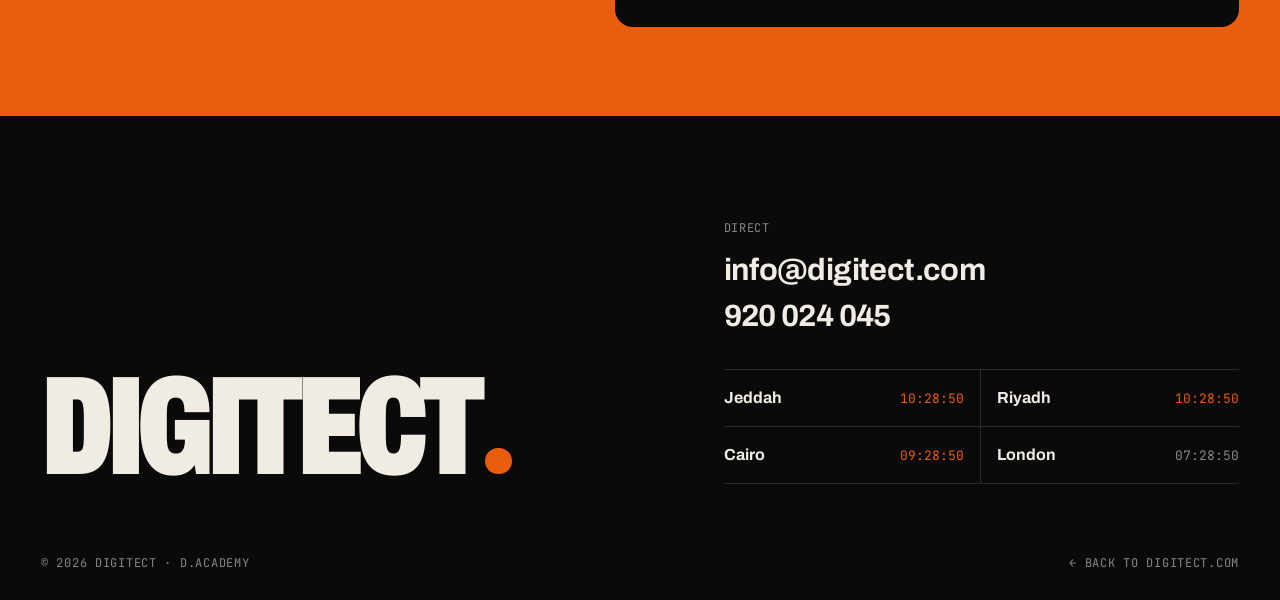
==== commit 03d042c1: "Academy: hero with the d.academy film, page trimmed to hero + form; remove em dashes from all copy; " ====
--- a/academy.html
+++ b/academy.html
@@ -3,17 +3,17 @@
 <head>
 <meta charset="utf-8">
 <meta name="viewport" content="width=device-width,initial-scale=1,viewport-fit=cover">
-<title>d.academy — DIGITECT</title>
-<meta name="description" content="d.academy by DIGITECT — our academy doors are open. We’re looking for creatives ready to make an impact. Apply now.">
+<title>d.academy | DIGITECT</title>
+<meta name="description" content="d.academy by DIGITECT. Our academy doors are open. We’re looking for creatives ready to make an impact. Apply now.">
 <meta name="theme-color" content="#0A0A0B">
 <link rel="icon" type="image/svg+xml" href="assets/favicon.svg">
 <link rel="apple-touch-icon" href="assets/favicon.svg">
 <link rel="preconnect" href="https://fonts.googleapis.com">
 <link rel="preconnect" href="https://fonts.gstatic.com" crossorigin>
 <link href="https://fonts.googleapis.com/css2?family=Archivo:wdth,wght@62..125,300..900&family=Instrument+Serif:ital@0;1&family=JetBrains+Mono:wght@400;500;600&family=Alexandria:wght@300..900&family=IBM+Plex+Sans+Arabic:wght@300;400;500;600&display=swap" rel="stylesheet">
-<link rel="stylesheet" href="css/style.css?v=14">
-<link rel="stylesheet" href="css/v6.css?v=14">
-<link rel="stylesheet" href="css/academy.css?v=14">
+<link rel="stylesheet" href="css/style.css?v=16">
+<link rel="stylesheet" href="css/v6.css?v=16">
+<link rel="stylesheet" href="css/academy.css?v=16">
 <style>
   html[lang="ar"] [data-l="en"],html[lang="en"] [data-l="ar"]{display:none!important}
 </style>
@@ -55,99 +55,56 @@
 
 <main id="top">
 
-<!-- HERO -->
-<section class="ah">
+<!-- HERO: headline + the academy reel -->
+<section class="ah ah--reel">
   <div class="ah__bg" aria-hidden="true"></div>
   <div class="ah__dot" aria-hidden="true"></div>
-  <div class="ah__inner">
-    <div class="ah__top">
-      <img class="ah__logo" src="assets/academy-light.svg" alt="d.academy" width="1536" height="598">
-      <span class="mono ah__live"><span class="rec"></span><span data-ar="التقديم مفتوح">Applications open</span></span>
-    </div>
-    <h1 class="ah__t" data-l="en">
-      <span class="line"><span>Our academy</span></span>
-      <span class="line"><span>doors are <span class="serif">open</span><i class="pt"></i></span></span>
-    </h1>
-    <h1 class="ah__t" data-l="ar">
-      <span class="line"><span>أبواب أكاديميتنا</span></span>
-      <span class="line"><span><span class="serif">مفتوحة</span><i class="pt"></i></span></span>
-    </h1>
-    <div class="ah__foot">
-      <p data-ar="بندوّر على مبدعين جاهزين يسيبوا أثر. ورّينا اللي عندك وكون جزء من حكايتنا.">We’re looking for creatives ready to make an impact. Show us what you’ve got and be part of our story.</p>
-      <div class="row">
-        <a class="btn btn--dot" href="#apply" data-cursor="Apply"><span data-ar="قدّم دلوقتي">Apply now</span><span class="arr">↓</span></a>
-        <a class="btn btn--ghost" href="#channels"><span data-ar="اختار قسمك">Pick your channel</span><span class="arr">→</span></a>
-      </div>
-    </div>
-  </div>
-</section>
-
-<!-- WHO -->
-<section class="aw">
-  <div class="sh">
-    <div>
-      <div class="sh__k mono"><span data-ar="مين بندوّر عليه">Who we’re looking for</span> · 01</div>
-      <h2 class="sh__t" data-l="en">Made for <span class="serif">makers</span><i class="pt"></i></h2>
-      <h2 class="sh__t" data-l="ar">معمولة <span class="serif">للصنّاع</span><i class="pt"></i></h2>
-    </div>
-    <p class="sh__d" data-ar="مش محتاج تكون خبير — محتاج تكون جاهز تتعلّم وتشتغل وتسيب أثر جوه وكالة 360 حقيقية.">You don’t need to be an expert — you need to be ready to learn, make and leave a mark inside a real 360 agency.</p>
-  </div>
-  <div class="aw__grid">
-    <article class="aw__card rv">
-      <span class="aw__n mono">01</span>
-      <h3 data-ar="طلاب وخريجين جُدد">Students &amp; fresh graduates</h3>
-      <p data-ar="من أي جامعة أو كلية — لو عندك شغف بالإبداع والتسويق، الباب مفتوح.">From any university or faculty — if creativity and marketing are your thing, the door is open.</p>
-    </article>
-    <article class="aw__card rv">
-      <span class="aw__n mono">02</span>
-      <h3 data-ar="مبدعين عندهم حاجة يورّوها">Creatives with something to show</h3>
-      <p data-ar="تصميم، كتابة، موشن، تصوير، محتوى — ورّينا شغلك أو أفكارك.">Design, copy, motion, photo, content — show us your work or your ideas.</p>
-    </article>
-    <article class="aw__card rv">
-      <span class="aw__n mono">03</span>
-      <h3 data-ar="عقول فضولية">Curious minds</h3>
-      <p data-ar="ناس بتحب تسأل ليه، وبتدوّر على الفكرة اللي ورا الفكرة.">People who keep asking why, and look for the idea behind the idea.</p>
-    </article>
-  </div>
-</section>
-
-<!-- CHANNELS -->
-<section class="ach" id="channels">
-  <div class="sh">
-    <div>
-      <div class="sh__k mono"><span data-ar="الأقسام">Departments</span> · 02</div>
-      <h2 class="sh__t" data-l="en">Pick your <span class="serif">channel</span><i class="pt"></i></h2>
-      <h2 class="sh__t" data-l="ar">اختار <span class="serif">قناتك</span><i class="pt"></i></h2>
-    </div>
-    <p class="sh__d" data-ar="نفس القنوات الست اللي بنشتغل بيها مع عملائنا — اختار اللي يشبهك.">The same six channels we run for our clients — pick the one that feels like you.</p>
-  </div>
-  <div class="ach__grid" id="acChannels"></div>
-</section>
-
-<!-- STEPS -->
-<section class="as">
-  <div class="sh">
-    <div>
-      <div class="sh__k mono"><span data-ar="إزاي">How it works</span> · 03</div>
-      <h2 class="sh__t" data-l="en">Three <span class="serif">takes</span><i class="pt"></i></h2>
-      <h2 class="sh__t" data-l="ar">تلات <span class="serif">لقطات</span><i class="pt"></i></h2>
-    </div>
-  </div>
-  <ol class="as__steps">
-    <li class="rv"><span class="as__take mono">TAKE 01</span><h3 data-ar="قدّم">Apply</h3><p data-ar="املا الفورم تحت واختار القسم اللي يهمك.">Fill in the form below and pick the department you’re into.</p></li>
-    <li class="rv"><span class="as__take mono">TAKE 02</span><h3 data-ar="بنراجع">We review</h3><p data-ar="فريقنا بيشوف طلبك ويتواصل معاك.">Our team goes through your application and reaches out.</p></li>
-    <li class="rv"><span class="as__take mono">TAKE 03</span><h3 data-ar="انضم للطاقم">Join the crew</h3><p data-ar="تبدأ تشتغل جوه DIGITECT على شغل حقيقي.">You start making inside DIGITECT, on real work.</p></li>
-  </ol>
+  <div class="ah__inner ah__grid">
+    <div class="ah__main">
+      <div class="ah__top">
+        <img class="ah__logo" src="assets/academy-light.svg" alt="d.academy" width="1536" height="598">
+        <span class="mono ah__live"><span class="rec"></span><span data-ar="التقديم مفتوح">Applications open</span></span>
+      </div>
+      <h1 class="ah__t" data-l="en">
+        <span class="line"><span>Our academy</span></span>
+        <span class="line"><span>doors are <span class="serif">open</span><i class="pt"></i></span></span>
+      </h1>
+      <h1 class="ah__t" data-l="ar">
+        <span class="line"><span>أبواب أكاديميتنا</span></span>
+        <span class="line"><span><span class="serif">مفتوحة</span><i class="pt"></i></span></span>
+      </h1>
+      <div class="ah__foot">
+        <div>
+          <p data-ar="بندوّر على مبدعين جاهزين يسيبوا أثر. ورّينا اللي عندك وكون جزء من حكايتنا.">We’re looking for creatives ready to make an impact. Show us what you’ve got and be part of our story.</p>
+          <ul class="ac__tags mono">
+            <li data-ar="طلاب وخريجين">Students &amp; graduates</li>
+            <li data-ar="٦ أقسام">6 departments</li>
+            <li data-ar="شغل حقيقي مع عملاء حقيقيين">Real work, real clients</li>
+          </ul>
+        </div>
+        <div class="row">
+          <a class="btn btn--dot" href="#apply" data-cursor="Apply"><span data-ar="قدّم دلوقتي">Apply now</span><span class="arr">↓</span></a>
+        </div>
+      </div>
+    </div>
+
+    <button class="reel" type="button" data-vimeo="1187662961" data-vertical="1" data-title="d.academy film" data-cursor="Play" aria-label="Play the d.academy film with sound">
+      <img class="reel__poster" src="assets/misc/academy-reel.jpg" alt="" width="720" height="1280">
+      <iframe class="reel__vid" title="d.academy film" allow="autoplay" tabindex="-1" data-src="https://player.vimeo.com/video/1187662961?background=1&autoplay=1&loop=1&muted=1&dnt=1"></iframe>
+      <span class="reel__hud mono"><span><span class="rec"></span>d.academy</span><span>01:00</span></span>
+      <span class="reel__cta"><i><svg viewBox="0 0 12 14"><path d="M0 0l12 7-12 7z"/></svg></i><span class="mono" data-ar="شغّل بالصوت">Play with sound</span></span>
+    </button>
+  </div>
 </section>
 
 <!-- APPLY -->
 <section class="ap" id="apply">
   <div class="ap__grid">
     <div class="ap__intro">
-      <div class="sh__k mono" style="color:var(--ink)"><span class="rec" style="background:var(--ink)"></span><span data-ar="التقديم">Apply</span> · 04</div>
+      <div class="sh__k mono" style="color:var(--ink)"><span class="rec" style="background:var(--ink)"></span><span data-ar="التقديم">Apply</span> · 01</div>
       <h2 class="ap__t" data-l="en">Show us what you’ve <span class="serif">got</span><i class="pt" style="background:var(--ink)"></i></h2>
       <h2 class="ap__t" data-l="ar">ورّينا <span class="serif">اللي عندك</span><i class="pt" style="background:var(--ink)"></i></h2>
-      <p data-ar="الفورم بيفتح إيميل جاهز ليك — ابعته ومعاه الـCV (PDF أو DOC، أقل من ٢ ميجا).">The form opens a ready email for you — send it with your CV attached (PDF or DOC, under 2 MB).</p>
+      <p data-ar="الفورم بيفتح إيميل جاهز ليك، ابعته ومعاه الـCV (PDF أو DOC، أقل من ٢ ميجا).">The form opens a ready email for you. Send it with your CV attached (PDF or DOC, under 2 MB).</p>
     </div>
     <form class="acad-form" novalidate>
       <div class="brief__two">
@@ -204,6 +161,12 @@
 
 </main>
 
+<div class="lb" id="lb" role="dialog" aria-modal="true" aria-label="Video player">
+  <div class="lb__hud mono"><span class="rec"></span><span id="lbTitle">Now playing</span></div>
+  <button class="lb__x" id="lbX" type="button"><span data-ar="إغلاق">Close</span> ✕</button>
+  <div class="lb__box" id="lbBox"></div>
+</div>
+
 <template id="briefTpl">
   <form class="brief" novalidate>
     <div class="brief__two">
@@ -238,6 +201,6 @@
   </div>
 </div>
 
-<script src="js/main.js?v=14"></script>
+<script src="js/main.js?v=16"></script>
 </body>
 </html>
--- a/css/style.css
+++ b/css/style.css
@@ -1,4 +1,4 @@
-/* DIGITECT — "ON AIR." direction
+/* DIGITECT · "ON AIR." direction
    The orange dot from the logo is a REC light. The site behaves like a live broadcast. */
 
 :root{
@@ -426,12 +426,12 @@
   .grain{display:none}
 }
 
-/* the dot — a real circle, never a square period */
+/* the dot: a real circle, never a square period */
 .pt{display:inline-block;width:.19em;height:.19em;border-radius:50%;background:var(--dot);margin-inline-start:.05em;vertical-align:baseline;transition:transform .6s var(--ease)}
 .ft__big:hover .pt{transform:scale(1.5)}
 .ft__big:hover{color:var(--paper)}
 .ft__big:hover .pt{background:var(--dot)}
-/* showreel is letterboxed inside 16:9 — scale past the bars */
+/* showreel is letterboxed inside 16:9, scale past the bars */
 .hero__media iframe{transform:translate(-50%,-50%) scale(1.36)}
 .hdr__logo img{height:38px}
 .loader__logo{height:30px}
--- a/css/v6.css
+++ b/css/v6.css
@@ -1,4 +1,4 @@
-/* DIGITECT — v6 sections: episodes, founder, london, team, academy, brief popup */
+/* DIGITECT · v6 sections: episodes, founder, london, team, academy, brief popup */
 
 /* logo: tight-cropped SVG, ratio locked (407:128), never stretched */
 .logo{display:block;height:auto;aspect-ratio:407/128;object-fit:contain;filter:none!important}
--- a/css/academy.css
+++ b/css/academy.css
@@ -1,4 +1,4 @@
-/* d.academy page — same ON AIR. system, academy-specific layouts */
+/* d.academy page: same ON AIR. system, academy-specific layouts */
 
 .hdr__nav a.is-on{background:var(--paper);color:var(--ink)}
 
@@ -105,3 +105,40 @@
 /* spacing pass (matches v6 --sec rhythm) */
 .aw,.ach,.as,.ap{padding-block:var(--sec)}
 .ah{padding-bottom:clamp(32px,4vw,52px)}
+
+/* ---------- hero with the academy reel (vertical 9:16 film) ---------- */
+.ah--reel{align-items:center;padding-top:110px}
+.ah__grid{display:grid;grid-template-columns:minmax(0,1fr) auto;gap:clamp(28px,4vw,72px);align-items:end}
+.ah--reel .ah__t{font-size:clamp(56px,8.6vw,156px)}
+html[lang="ar"] .ah--reel .ah__t{font-size:clamp(50px,7.4vw,130px)}
+.ah--reel .ah__foot{align-items:flex-end}
+.ah--reel .ac__tags{margin-top:18px}
+.ah--reel .ah__dot{top:auto;bottom:-16vw;right:-8vw}
+html[dir="rtl"] .ah--reel .ah__dot{right:auto;left:-8vw}
+
+.reel{position:relative;height:min(72vh,640px);aspect-ratio:9/16;border-radius:22px;overflow:hidden;background:#000;
+  border:1px solid var(--line);box-shadow:0 40px 90px rgba(0,0,0,.5);transform:rotate(2deg);transition:transform .6s var(--ease)}
+html[dir="rtl"] .reel{transform:rotate(-2deg)}
+.reel:hover{transform:rotate(0) scale(1.02)}
+.reel__poster,.reel__vid{position:absolute;inset:0;width:100%;height:100%;object-fit:cover;border:0}
+.reel__vid{opacity:0;transition:opacity 1s;pointer-events:none;transform:scale(1.02)}
+.reel__vid.is-on{opacity:1}
+.reel::after{content:"";position:absolute;inset:0;background:linear-gradient(180deg,rgba(10,10,11,.45),transparent 25%,transparent 60%,rgba(10,10,11,.85));pointer-events:none}
+.reel__hud{position:absolute;top:16px;left:16px;right:16px;z-index:1;display:flex;justify-content:space-between;align-items:center}
+.reel__hud span{display:flex;align-items:center;gap:8px}
+.reel__cta{position:absolute;left:16px;right:16px;bottom:16px;z-index:1;display:flex;align-items:center;gap:12px}
+.reel__cta i{width:52px;height:52px;border-radius:50%;background:var(--dot);display:grid;place-items:center;flex:none;transition:transform .4s var(--ease)}
+.reel:hover .reel__cta i{transform:scale(1.08)}
+.reel__cta svg{width:16px;fill:var(--ink);margin-inline-start:3px}
+html[dir="rtl"] .reel__cta svg{transform:scaleX(-1);margin-inline-start:0;margin-inline-end:3px}
+
+/* vertical films open in a tall lightbox */
+.lb__box.is-vertical{width:auto;height:min(86vh,900px);aspect-ratio:9/16}
+
+@media (max-width:900px){
+  .ah__grid{grid-template-columns:1fr}
+  .reel{height:auto;width:min(78vw,340px);justify-self:center;transform:none}
+  .ah--reel .ah__foot{align-items:flex-start}
+}
+.ah--reel .ah__dot{width:clamp(260px,30vw,520px);bottom:-12vw;right:-6vw}
+html[dir="rtl"] .ah--reel .ah__dot{left:-6vw}
